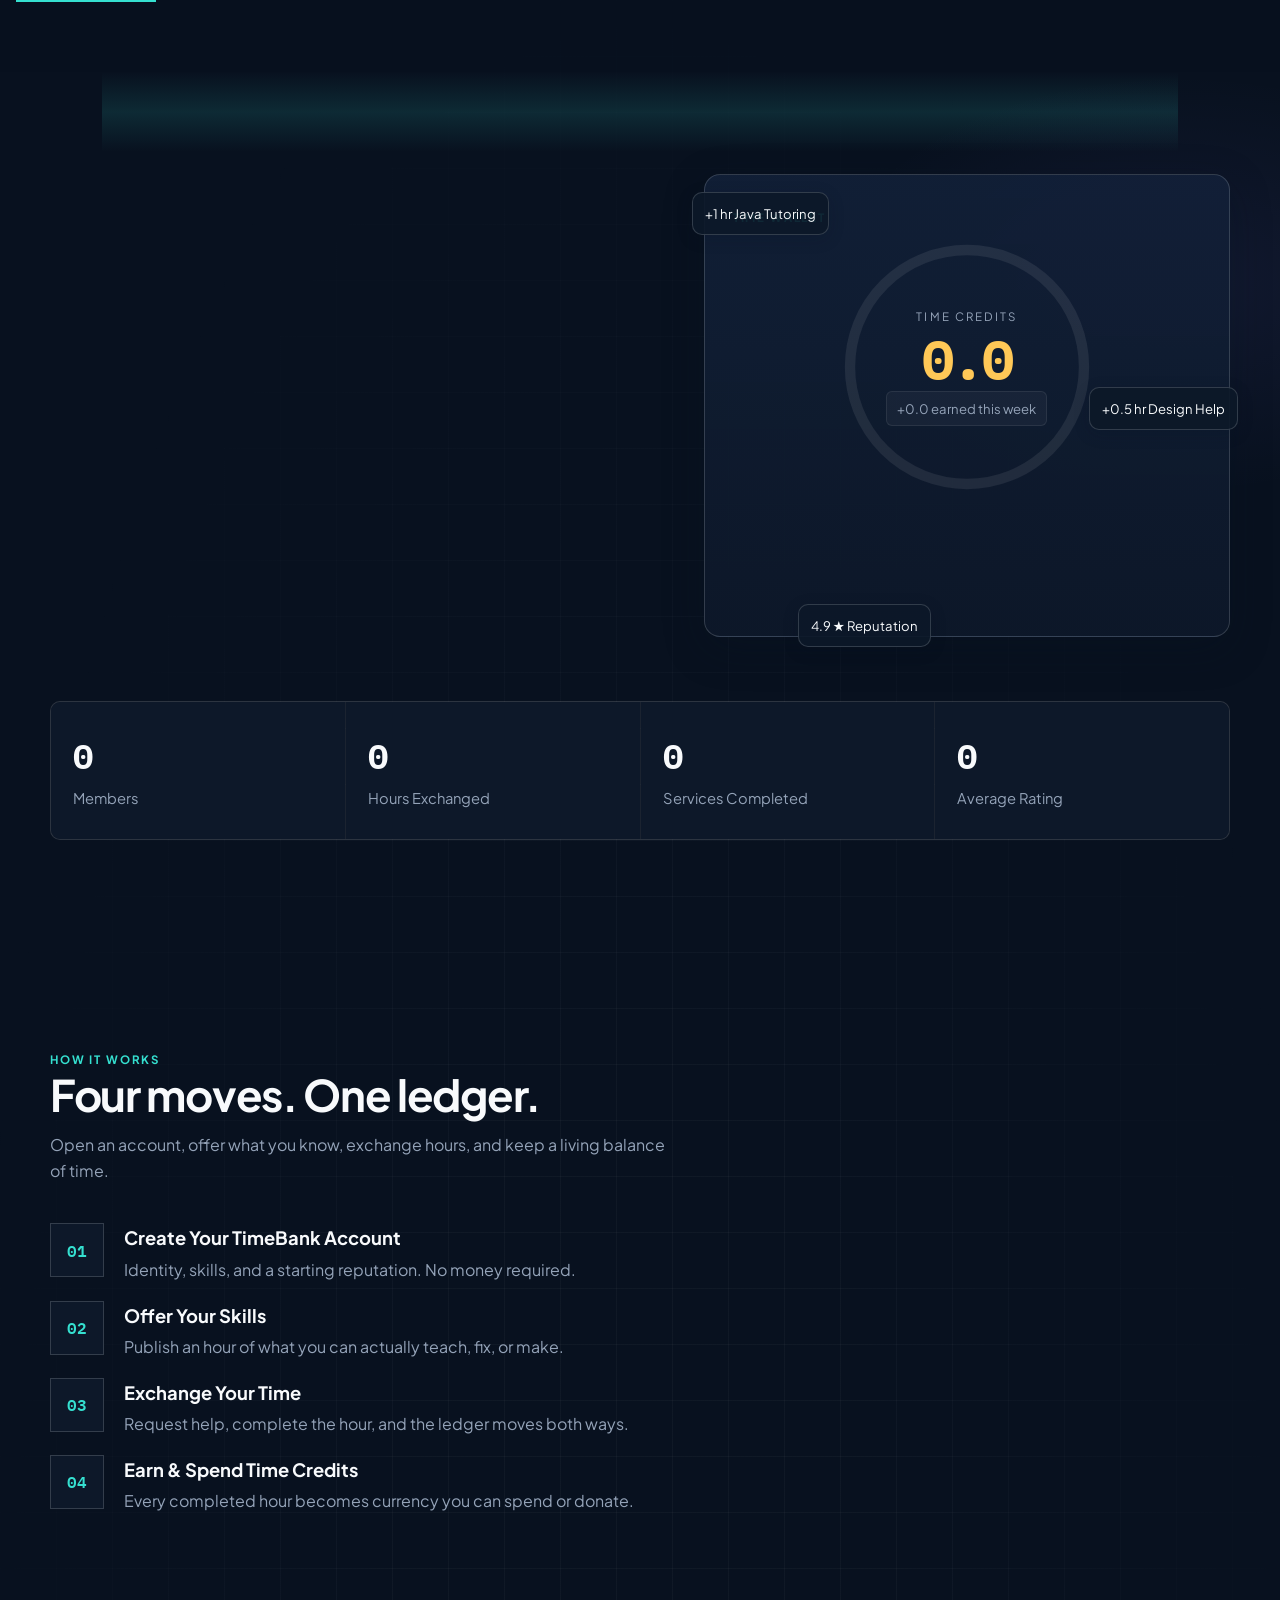
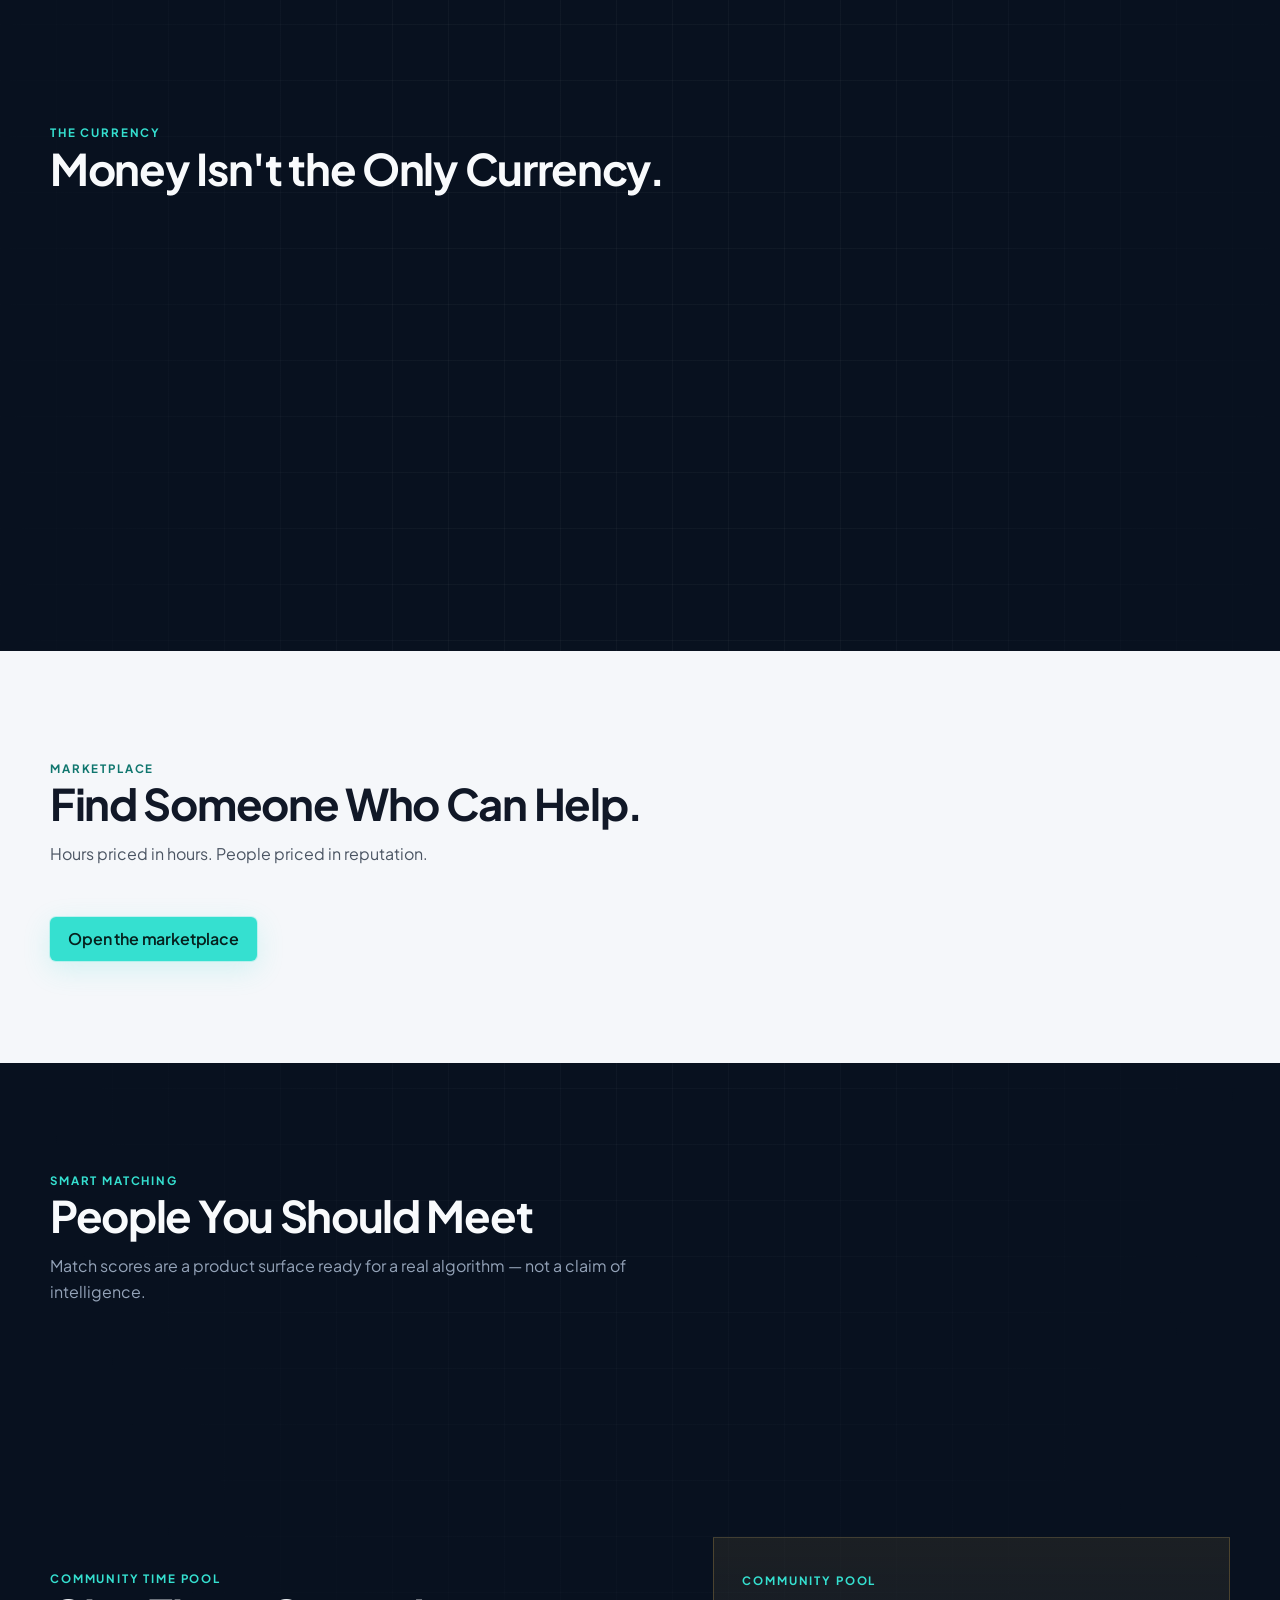
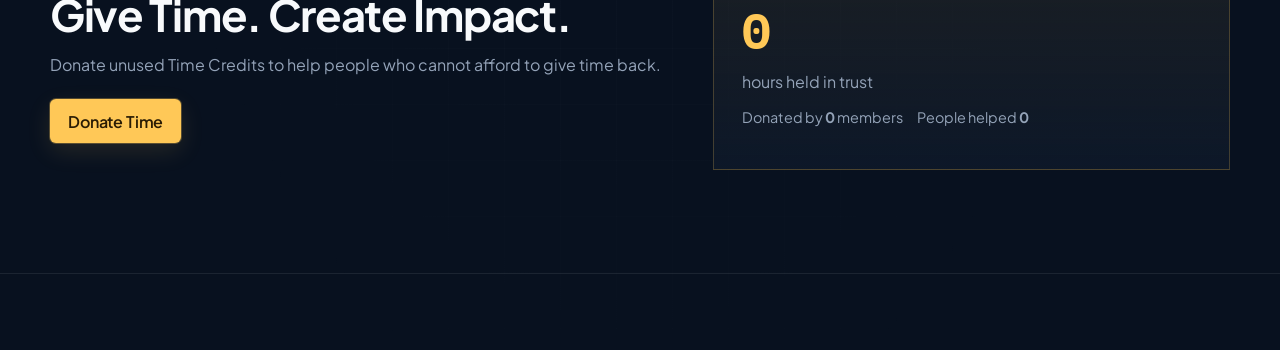
==== index.html @ e4037e46 "Initial commit" ====
<!DOCTYPE html>
<html lang="en">
<head>
  <meta charset="UTF-8">
  <meta name="viewport" content="width=device-width, initial-scale=1">
  <title>TimeBank — Your Time Is Your Currency</title>
  <meta name="description" content="Give an hour. Earn an hour. TimeBank is a bank for human time.">
  <link rel="icon" href="assets/icons/logo.svg" type="image/svg+xml">
  <link rel="preconnect" href="https://fonts.googleapis.com">
  <link rel="preconnect" href="https://fonts.gstatic.com" crossorigin>
  <link href="https://fonts.googleapis.com/css2?family=IBM+Plex+Mono:wght@500;600&family=Plus+Jakarta+Sans:wght@400;500;600;700;800&display=swap" rel="stylesheet">
  <link rel="stylesheet" href="css/variables.css">
  <link rel="stylesheet" href="css/global.css">
  <link rel="stylesheet" href="css/components.css">
  <link rel="stylesheet" href="css/animations.css">
  <link rel="stylesheet" href="css/responsive.css">
</head>
<body class="page-shell grid-bg" data-page="home">
  <a class="skip-link" href="#main">Skip to content</a>
  <header class="navbar" data-nav></header>
  <div class="mobile-menu" data-mobile-menu></div>

  <main id="main">
    <section class="hero">
      <div class="hero-scan"></div>
      <div class="container hero-grid">
        <div class="reveal">
          <p class="eyebrow">The time economy</p>
          <h1 class="display">Your Time Is<br><em>Your Currency.</em></h1>
          <p class="lead">Give an hour. Earn an hour. Build a community where skills, help and human connection are exchanged through time.</p>
          <div class="hero-actions">
            <a class="btn btn-primary" href="register.html">Start Banking Time</a>
            <a class="btn btn-ghost" href="#how">Explore How It Works</a>
          </div>
        </div>
        <div class="wallet-visual">
          <div class="float-chip a float">+1 hr Java Tutoring</div>
          <div class="float-chip b float float-delay">+0.5 hr Design Help</div>
          <div class="float-chip c float">4.9 ★ Reputation</div>
          <article class="wallet-card">
            <p class="eyebrow">Time Wallet</p>
            <div class="wallet-ring">
              <svg viewBox="0 0 200 200" aria-hidden="true">
                <circle class="track" cx="100" cy="100" r="90"></circle>
                <circle class="progress" data-hero-progress cx="100" cy="100" r="90" stroke-dasharray="565.48" stroke-dashoffset="565.48"></circle>
              </svg>
              <div class="wallet-center">
                <div class="label">Time Credits</div>
                <div class="value num balance-pulse" data-hero-balance>0.0</div>
                <div class="chip" data-hero-earned>+0.0 earned this week</div>
              </div>
            </div>
            <canvas data-spark height="88" style="width:100%;height:88px;margin-top:16px;"></canvas>
          </article>
        </div>
      </div>
    </section>

    <section class="section" style="padding-top:0;">
      <div class="container">
        <div class="stats-row" data-stats>
          <div class="stat-cell"><div class="num" data-stat="members">0</div><span>Members</span></div>
          <div class="stat-cell"><div class="num" data-stat="hours">0</div><span>Hours Exchanged</span></div>
          <div class="stat-cell"><div class="num" data-stat="services">0</div><span>Services Completed</span></div>
          <div class="stat-cell"><div class="num" data-stat="rating">0</div><span>Average Rating</span></div>
        </div>
      </div>
    </section>

    <section class="section" id="how">
      <div class="container">
        <p class="eyebrow">How it works</p>
        <h2 class="section-title">Four moves. One ledger.</h2>
        <p class="section-kicker">Open an account, offer what you know, exchange hours, and keep a living balance of time.</p>
        <div class="timeline" data-observe>
          <article class="step"><div class="step-index">01</div><div><h3>Create Your TimeBank Account</h3><p class="muted">Identity, skills, and a starting reputation. No money required.</p></div></article>
          <article class="step"><div class="step-index">02</div><div><h3>Offer Your Skills</h3><p class="muted">Publish an hour of what you can actually teach, fix, or make.</p></div></article>
          <article class="step"><div class="step-index">03</div><div><h3>Exchange Your Time</h3><p class="muted">Request help, complete the hour, and the ledger moves both ways.</p></div></article>
          <article class="step"><div class="step-index">04</div><div><h3>Earn &amp; Spend Time Credits</h3><p class="muted">Every completed hour becomes currency you can spend or donate.</p></div></article>
        </div>
      </div>
    </section>

    <section class="section" id="currency">
      <div class="container">
        <p class="eyebrow">The currency</p>
        <h2 class="section-title">Money Isn't the Only Currency.</h2>
        <div class="compare reveal">
          <article class="compare-card">
            <h3>Traditional Bank</h3>
            <ul>
              <li>Asset <span>Money</span></li>
              <li>Inflow <span>Income</span></li>
              <li>Outflow <span>Spending</span></li>
              <li>Activity <span>Transactions</span></li>
              <li>Result <span>Balance</span></li>
            </ul>
          </article>
          <div class="compare-vs">VS</div>
          <article class="compare-card time">
            <h3>TimeBank</h3>
            <ul>
              <li>Asset <span style="color:var(--color-gold)">Time</span></li>
              <li>Inflow <span style="color:var(--color-primary)">Helping</span></li>
              <li>Outflow <span>Receiving</span></li>
              <li>Activity <span>Time Exchange</span></li>
              <li>Result <span style="color:var(--color-gold)">Time Balance</span></li>
            </ul>
          </article>
        </div>
      </div>
    </section>

    <section class="section section-light">
      <div class="container">
        <p class="eyebrow">Marketplace</p>
        <h2 class="section-title">Find Someone Who Can Help.</h2>
        <p class="section-kicker">Hours priced in hours. People priced in reputation.</p>
        <div class="cards-grid" data-market-preview style="margin-top:28px;"></div>
        <p style="margin-top:22px;"><a class="btn btn-primary" href="marketplace.html">Open the marketplace</a></p>
      </div>
    </section>

    <section class="section">
      <div class="container">
        <p class="eyebrow">Smart matching</p>
        <h2 class="section-title">People You Should Meet</h2>
        <p class="section-kicker">Match scores are a product surface ready for a real algorithm — not a claim of intelligence.</p>
        <div class="cards-grid" data-matches style="margin-top:28px;"></div>
      </div>
    </section>

    <section class="section" id="about">
      <div class="container pool-hero">
        <div>
          <p class="eyebrow">Community time pool</p>
          <h2 class="section-title">Give Time. Create Impact.</h2>
          <p class="section-kicker">Donate unused Time Credits to help people who cannot afford to give time back.</p>
          <a class="btn btn-gold" href="community.html" style="margin-top:22px;">Donate Time</a>
        </div>
        <article class="pool-stat">
          <p class="eyebrow">Community Pool</p>
          <div class="num" data-pool-hours>0</div>
          <p class="muted">hours held in trust</p>
          <div class="meta-row" style="color:var(--color-text-muted);">
            <span>Donated by <strong data-pool-donors>0</strong> members</span>
            <span>People helped <strong data-pool-helped>0</strong></span>
          </div>
        </article>
      </div>
    </section>
  </main>

  <footer class="app-footer" data-footer></footer>
  <div class="toast-stack" data-toast-root></div>
  <div class="modal-root" data-modal-root></div>
  <script src="js/runtime-config.js"></script>
  <script type="module" src="js/landing.js"></script>
</body>
</html>
---- css/variables.css ----
:root {
  --color-bg: #08111f;
  --color-bg-elevated: #0d1829;
  --color-bg-soft: #122038;
  --color-primary: #35e0d0;
  --color-primary-dim: rgba(53, 224, 208, 0.16);
  --color-secondary: #8b7cff;
  --color-secondary-dim: rgba(139, 124, 255, 0.16);
  --color-gold: #ffc857;
  --color-gold-dim: rgba(255, 200, 87, 0.16);
  --color-surface: #f5f7fa;
  --color-surface-card: #ffffff;
  --color-text: #f8fafc;
  --color-text-muted: #94a3b8;
  --color-text-dark: #111827;
  --color-text-dark-muted: #4b5563;
  --color-border: rgba(248, 250, 252, 0.08);
  --color-border-strong: rgba(248, 250, 252, 0.16);
  --color-danger: #f07167;
  --color-danger-dim: rgba(240, 113, 103, 0.14);
  --color-success: #35e0d0;
  --color-spend: #f4a261;

  --font-sans: "Plus Jakarta Sans", "Segoe UI", sans-serif;
  --font-mono: "IBM Plex Mono", "SFMono-Regular", ui-monospace, monospace;

  --space-1: 0.25rem;
  --space-2: 0.5rem;
  --space-3: 0.75rem;
  --space-4: 1rem;
  --space-5: 1.25rem;
  --space-6: 1.5rem;
  --space-8: 2rem;
  --space-10: 2.5rem;
  --space-12: 3rem;
  --space-16: 4rem;
  --space-20: 5rem;
  --space-24: 6rem;

  --radius-sm: 6px;
  --radius-md: 10px;
  --radius-lg: 16px;
  --radius-full: 999px;

  --shadow-sm: 0 4px 16px rgba(8, 17, 31, 0.18);
  --shadow-md: 0 12px 40px rgba(8, 17, 31, 0.28);
  --shadow-glow: 0 0 0 1px rgba(53, 224, 208, 0.24), 0 8px 28px rgba(53, 224, 208, 0.18);
  --shadow-gold: 0 0 0 1px rgba(255, 200, 87, 0.28), 0 8px 24px rgba(255, 200, 87, 0.12);

  --nav-h: 72px;
  --container: 1180px;
  --sidebar-w: 248px;
  --ease: cubic-bezier(0.22, 1, 0.36, 1);
  --duration: 220ms;

  --focus: 0 0 0 2px var(--color-bg), 0 0 0 4px var(--color-primary);
}

[data-theme="light"] {
  --page-fg: var(--color-text-dark);
}

@media (prefers-reduced-motion: reduce) {
  :root {
    --duration: 1ms;
  }
}
---- css/global.css ----
*,
*::before,
*::after {
  box-sizing: border-box;
}

html {
  scroll-behavior: smooth;
}

html,
body {
  margin: 0;
  padding: 0;
  min-height: 100%;
}

body {
  font-family: var(--font-sans);
  font-size: 16px;
  line-height: 1.6;
  color: var(--color-text);
  background: var(--color-bg);
  -webkit-font-smoothing: antialiased;
}

img,
svg {
  display: block;
  max-width: 100%;
}

button,
input,
select,
textarea {
  font: inherit;
  color: inherit;
}

a {
  color: inherit;
  text-decoration: none;
}

button {
  cursor: pointer;
  border: 0;
  background: none;
}

h1,
h2,
h3,
h4,
p {
  margin: 0;
}

:focus-visible {
  outline: none;
  box-shadow: var(--focus);
}

.skip-link {
  position: absolute;
  left: 16px;
  top: -40px;
  z-index: 80;
  padding: 8px 12px;
  background: var(--color-primary);
  color: var(--color-bg);
  font-weight: 600;
}

.skip-link:focus {
  top: 12px;
}

.container {
  width: min(100% - 40px, var(--container));
  margin-inline: auto;
}

.page-shell {
  min-height: 100vh;
  background:
    radial-gradient(900px 480px at 12% -10%, rgba(53, 224, 208, 0.08), transparent 55%),
    radial-gradient(700px 420px at 92% 8%, rgba(139, 124, 255, 0.08), transparent 50%),
    var(--color-bg);
}

.grid-bg {
  position: relative;
}

.grid-bg::before {
  content: "";
  pointer-events: none;
  position: absolute;
  inset: 0;
  background-image:
    linear-gradient(rgba(248, 250, 252, 0.035) 1px, transparent 1px),
    linear-gradient(90deg, rgba(248, 250, 252, 0.035) 1px, transparent 1px);
  background-size: 56px 56px;
  mask-image: radial-gradient(ellipse at center, black 28%, transparent 78%);
}

.eyebrow {
  display: inline-flex;
  align-items: center;
  gap: 8px;
  letter-spacing: 0.16em;
  text-transform: uppercase;
  font-size: 0.72rem;
  font-weight: 700;
  color: var(--color-primary);
}

.section {
  padding: clamp(4rem, 8vw, 7rem) 0;
  position: relative;
}

.section-light {
  background: var(--color-surface);
  color: var(--color-text-dark);
}

.section-light .eyebrow {
  color: #0f766e;
}

.section-kicker {
  color: var(--color-text-muted);
  margin-top: 12px;
  max-width: 52ch;
}

.section-light .section-kicker {
  color: var(--color-text-dark-muted);
}

.display {
  font-size: clamp(2.4rem, 5vw, 4.6rem);
  line-height: 1.05;
  letter-spacing: -0.04em;
  font-weight: 800;
}

.display em {
  font-style: normal;
  color: var(--color-primary);
}

.section-title {
  font-size: clamp(1.8rem, 3.4vw, 2.8rem);
  letter-spacing: -0.03em;
  font-weight: 700;
  line-height: 1.15;
}

.num {
  font-family: var(--font-mono);
  font-variant-numeric: tabular-nums;
  letter-spacing: -0.04em;
}

.muted {
  color: var(--color-text-muted);
}

.sr-only {
  position: absolute;
  width: 1px;
  height: 1px;
  padding: 0;
  margin: -1px;
  overflow: hidden;
  clip: rect(0, 0, 0, 0);
  border: 0;
}

.app-footer {
  border-top: 1px solid var(--color-border);
  padding: 48px 0 28px;
}

.footer-grid {
  display: grid;
  grid-template-columns: 1.4fr 1fr 1fr 1fr;
  gap: 32px;
}

.footer-brand p {
  margin-top: 12px;
  color: var(--color-text-muted);
  max-width: 36ch;
}

.footer-col h3 {
  font-size: 0.78rem;
  letter-spacing: 0.14em;
  text-transform: uppercase;
  color: var(--color-text-muted);
  margin-bottom: 14px;
}

.footer-col a {
  display: block;
  padding: 4px 0;
  color: var(--color-text-muted);
}

.footer-col a:hover {
  color: var(--color-primary);
}

.footer-bottom {
  display: flex;
  justify-content: space-between;
  gap: 16px;
  margin-top: 36px;
  padding-top: 18px;
  border-top: 1px solid var(--color-border);
  color: var(--color-text-muted);
  font-size: 0.9rem;
}

.hidden {
  display: none !important;
}

body.is-locked {
  overflow: hidden;
}

@media (prefers-reduced-motion: reduce) {
  html {
    scroll-behavior: auto;
  }

  *,
  *::before,
  *::after {
    animation-duration: 0.01ms !important;
    animation-iteration-count: 1 !important;
    transition-duration: 0.01ms !important;
  }
}
---- css/components.css ----
.btn {
  display: inline-flex;
  align-items: center;
  justify-content: center;
  gap: 8px;
  min-height: 44px;
  padding: 0 18px;
  border-radius: var(--radius-sm);
  font-weight: 600;
  letter-spacing: -0.01em;
  transition: transform var(--duration) var(--ease), box-shadow var(--duration) var(--ease), background var(--duration) var(--ease), color var(--duration) var(--ease), opacity var(--duration);
}

.btn:hover:not(:disabled) {
  transform: translateY(-2px);
}

.btn:active:not(:disabled) {
  transform: translateY(1px) scale(0.985);
}

.btn:disabled {
  opacity: 0.45;
  cursor: not-allowed;
}

.btn-primary {
  background: var(--color-primary);
  color: #06211e;
  box-shadow: var(--shadow-glow);
}

.btn-primary:hover:not(:disabled) {
  box-shadow: 0 0 0 1px rgba(53, 224, 208, 0.4), 0 12px 32px rgba(53, 224, 208, 0.28);
}

.btn-ghost {
  border: 1px solid var(--color-border-strong);
  color: var(--color-text);
  background: rgba(255, 255, 255, 0.02);
}

.btn-ghost:hover:not(:disabled) {
  border-color: rgba(53, 224, 208, 0.4);
}

.btn-gold {
  background: var(--color-gold);
  color: #2a1c04;
  box-shadow: var(--shadow-gold);
}

.btn-danger {
  background: var(--color-danger-dim);
  color: #fecaca;
  border: 1px solid rgba(240, 113, 103, 0.3);
}

.btn-block {
  width: 100%;
}

.icon-btn {
  width: 40px;
  height: 40px;
  display: grid;
  place-items: center;
  border-radius: var(--radius-sm);
  border: 1px solid var(--color-border);
  color: var(--color-text);
}

.icon-btn:hover {
  border-color: var(--color-primary);
  color: var(--color-primary);
}

.navbar {
  position: sticky;
  top: 0;
  z-index: 40;
  height: var(--nav-h);
  display: flex;
  align-items: center;
  background: rgba(8, 17, 31, 0.86);
  border-bottom: 1px solid transparent;
  transition: background 240ms var(--ease), border-color 240ms var(--ease), backdrop-filter 240ms;
}

.navbar.is-scrolled {
  background: rgba(8, 17, 31, 0.72);
  border-bottom-color: var(--color-border);
  backdrop-filter: blur(16px);
}

.nav-inner {
  width: min(100% - 32px, var(--container));
  margin-inline: auto;
  display: flex;
  align-items: center;
  justify-content: space-between;
  gap: 24px;
}

.logo {
  display: flex;
  align-items: center;
  gap: 10px;
  font-weight: 800;
  letter-spacing: 0.14em;
  font-size: 0.86rem;
}

.logo svg {
  color: var(--color-primary);
}

.nav-links {
  display: flex;
  gap: 22px;
  color: var(--color-text-muted);
  font-weight: 550;
}

.nav-links a:hover,
.nav-links a.is-active {
  color: var(--color-text);
}

.nav-actions {
  display: flex;
  align-items: center;
  gap: 10px;
}

.hamburger {
  display: none;
  width: 42px;
  height: 42px;
  place-items: center;
  border: 1px solid var(--color-border);
  border-radius: var(--radius-sm);
}

.hamburger span,
.hamburger span::before,
.hamburger span::after {
  display: block;
  width: 16px;
  height: 1.5px;
  background: var(--color-text);
  position: relative;
  transition: transform 200ms var(--ease);
}

.hamburger span::before,
.hamburger span::after {
  content: "";
  position: absolute;
  left: 0;
}

.hamburger span::before { top: -5px; }
.hamburger span::after { top: 5px; }

.hamburger.is-open span {
  background: transparent;
}

.hamburger.is-open span::before {
  top: 0;
  transform: rotate(45deg);
}

.hamburger.is-open span::after {
  top: 0;
  transform: rotate(-45deg);
}

.mobile-menu {
  display: none;
  position: fixed;
  inset: var(--nav-h) 0 0 0;
  background: rgba(8, 17, 31, 0.96);
  padding: 24px;
  z-index: 39;
}

.mobile-menu.is-open {
  display: grid;
  align-content: start;
  gap: 16px;
}

.mobile-menu a {
  font-size: 1.15rem;
  padding: 10px 0;
  border-bottom: 1px solid var(--color-border);
}

.hero {
  position: relative;
  overflow: hidden;
  padding: clamp(3rem, 8vw, 6.5rem) 0 4rem;
}

.hero-grid {
  display: grid;
  grid-template-columns: 1.05fr 0.95fr;
  gap: clamp(32px, 6vw, 72px);
  align-items: center;
}

.hero p.lead {
  margin: 22px 0 32px;
  color: var(--color-text-muted);
  font-size: 1.12rem;
  max-width: 46ch;
}

.hero-actions {
  display: flex;
  flex-wrap: wrap;
  gap: 12px;
}

.wallet-visual {
  position: relative;
  min-height: 420px;
}

.wallet-card {
  position: relative;
  background: linear-gradient(180deg, rgba(18, 32, 56, 0.92), rgba(13, 24, 41, 0.96));
  border: 1px solid var(--color-border-strong);
  border-radius: var(--radius-lg);
  padding: 28px;
  box-shadow: var(--shadow-md);
  overflow: hidden;
}

.wallet-ring {
  width: min(100%, 260px);
  margin: 8px auto 0;
  position: relative;
}

.wallet-ring svg {
  width: 100%;
  transform: rotate(-90deg);
}

.wallet-ring .track {
  fill: none;
  stroke: rgba(255, 255, 255, 0.08);
  stroke-width: 8;
}

.wallet-ring .progress {
  fill: none;
  stroke: var(--color-primary);
  stroke-width: 8;
  stroke-linecap: round;
  filter: drop-shadow(0 0 8px rgba(53, 224, 208, 0.55));
  transition: stroke-dashoffset 1.2s var(--ease);
}

.wallet-center {
  position: absolute;
  inset: 0;
  display: grid;
  place-content: center;
  text-align: center;
}

.wallet-center .label {
  font-size: 0.72rem;
  letter-spacing: 0.18em;
  text-transform: uppercase;
  color: var(--color-text-muted);
}

.wallet-center .value {
  font-size: clamp(2.6rem, 5vw, 3.4rem);
  font-weight: 700;
  color: var(--color-gold);
  line-height: 1;
  margin: 6px 0 4px;
}

.chip {
  display: inline-flex;
  align-items: center;
  gap: 6px;
  padding: 6px 10px;
  border-radius: var(--radius-sm);
  background: rgba(255, 255, 255, 0.04);
  border: 1px solid var(--color-border);
  font-size: 0.82rem;
  color: var(--color-text-muted);
}

.float-chip {
  position: absolute;
  z-index: 2;
  background: rgba(13, 24, 41, 0.92);
  border: 1px solid var(--color-border-strong);
  padding: 10px 12px;
  border-radius: var(--radius-md);
  font-size: 0.82rem;
  box-shadow: var(--shadow-sm);
}

.float-chip.a { top: 18px; left: -12px; }
.float-chip.b { right: -8px; top: 46%; }
.float-chip.c { left: 18%; bottom: -10px; }

.stats-row {
  display: grid;
  grid-template-columns: repeat(4, 1fr);
  gap: 1px;
  background: var(--color-border);
  border: 1px solid var(--color-border);
  border-radius: var(--radius-md);
  overflow: hidden;
}

.stat-cell {
  background: var(--color-bg-elevated);
  padding: 28px 22px;
}

.stat-cell .num {
  font-size: clamp(1.6rem, 3vw, 2.1rem);
  font-weight: 700;
  color: var(--color-text);
}

.stat-cell span {
  display: block;
  margin-top: 4px;
  color: var(--color-text-muted);
  font-size: 0.92rem;
}

.timeline {
  display: grid;
  gap: 18px;
  position: relative;
  margin-top: 40px;
}

.timeline::before {
  content: "";
  position: absolute;
  left: 27px;
  top: 12px;
  bottom: 12px;
  width: 1px;
  background: linear-gradient(var(--color-primary), var(--color-secondary));
  transform: scaleY(0);
  transform-origin: top;
  transition: transform 1.1s var(--ease);
}

.timeline.is-visible::before {
  transform: scaleY(1);
}

.step {
  display: grid;
  grid-template-columns: 56px 1fr;
  gap: 18px;
}

.timeline.is-visible .step {
  animation: slide-up 520ms var(--ease) forwards;
}

.timeline.is-visible .step:nth-child(1) { animation-delay: 80ms; }
.timeline.is-visible .step:nth-child(2) { animation-delay: 220ms; }
.timeline.is-visible .step:nth-child(3) { animation-delay: 360ms; }
.timeline.is-visible .step:nth-child(4) { animation-delay: 500ms; }

.step-index {
  width: 54px;
  height: 54px;
  display: grid;
  place-items: center;
  border: 1px solid var(--color-border-strong);
  background: var(--color-bg-elevated);
  color: var(--color-primary);
  font-family: var(--font-mono);
  font-weight: 600;
}

.step h3 {
  font-size: 1.15rem;
  margin-bottom: 4px;
}

.compare {
  display: grid;
  grid-template-columns: 1fr auto 1fr;
  gap: 20px;
  align-items: stretch;
  margin-top: 36px;
}

.compare-card {
  background: var(--color-bg-elevated);
  border: 1px solid var(--color-border);
  padding: 24px;
}

.compare-card.time {
  border-color: rgba(53, 224, 208, 0.28);
}

.compare-card h3 {
  font-size: 0.78rem;
  letter-spacing: 0.16em;
  text-transform: uppercase;
  color: var(--color-text-muted);
  margin-bottom: 16px;
}

.compare-card li {
  list-style: none;
  padding: 10px 0;
  border-top: 1px solid var(--color-border);
  display: flex;
  justify-content: space-between;
}

.compare-card ul {
  margin: 0;
  padding: 0;
}

.compare-vs {
  align-self: center;
  width: 48px;
  height: 48px;
  display: grid;
  place-items: center;
  border-radius: 50%;
  border: 1px solid var(--color-border-strong);
  color: var(--color-gold);
  font-weight: 700;
  font-size: 0.75rem;
}

.surface-card {
  background: var(--color-surface-card);
  color: var(--color-text-dark);
  border: 1px solid #e6ebf2;
  padding: 22px;
  border-radius: var(--radius-md);
  box-shadow: 0 10px 30px rgba(15, 23, 42, 0.04);
  transition: transform var(--duration) var(--ease), box-shadow var(--duration) var(--ease);
}

.surface-card:hover {
  transform: translateY(-4px);
  box-shadow: var(--shadow-sm);
}

.filters {
  display: flex;
  gap: 8px;
  flex-wrap: wrap;
}

.filter-chip {
  min-height: 38px;
  padding: 0 14px;
  border: 1px solid #dbe3ee;
  background: #fff;
  color: var(--color-text-dark-muted);
  border-radius: var(--radius-full);
}

.filter-chip.is-active,
.filter-chip:hover {
  border-color: #0f766e;
  color: #0f766e;
  background: #ecfeff;
}

.search-bar {
  display: flex;
  gap: 10px;
  background: #fff;
  border: 1px solid #dbe3ee;
  padding: 8px 8px 8px 16px;
  border-radius: var(--radius-md);
}

.search-bar input {
  flex: 1;
  border: 0;
  outline: none;
  min-width: 0;
  background: transparent;
  color: var(--color-text-dark);
}

.cards-grid {
  display: grid;
  grid-template-columns: repeat(auto-fill, minmax(280px, 1fr));
  gap: 18px;
}

.person {
  display: flex;
  align-items: center;
  gap: 12px;
}

.avatar {
  width: 44px;
  height: 44px;
  border-radius: 50%;
  display: grid;
  place-items: center;
  font-weight: 700;
  color: #06211e;
  background: var(--color-primary);
  flex-shrink: 0;
}

.avatar.violet { background: var(--color-secondary); color: #fff; }
.avatar.gold { background: var(--color-gold); }

.stars {
  color: var(--color-gold);
  letter-spacing: 1px;
  font-size: 0.82rem;
}

.meta-row {
  display: flex;
  gap: 14px;
  flex-wrap: wrap;
  margin: 12px 0;
  color: var(--color-text-dark-muted);
  font-size: 0.9rem;
}

.dark-card {
  background: var(--color-bg-elevated);
  border: 1px solid var(--color-border);
  padding: 22px;
  border-radius: var(--radius-md);
  transition: transform var(--duration) var(--ease), border-color var(--duration);
}

.dark-card:hover {
  transform: translateY(-4px);
  border-color: rgba(53, 224, 208, 0.28);
}

.match-ring {
  width: 84px;
  height: 84px;
  position: relative;
}

.match-ring svg { width: 100%; transform: rotate(-90deg); }
.match-ring .center {
  position: absolute;
  inset: 0;
  display: grid;
  place-items: center;
  font-family: var(--font-mono);
  font-size: 0.92rem;
  color: var(--color-secondary);
}

.pool-hero {
  display: grid;
  grid-template-columns: 1.1fr 0.9fr;
  gap: 32px;
  align-items: center;
}

.pool-stat {
  background: linear-gradient(180deg, rgba(255, 200, 87, 0.08), rgba(13, 24, 41, 0.9));
  border: 1px solid rgba(255, 200, 87, 0.22);
  padding: 28px;
}

.pool-stat .num {
  font-size: 3rem;
  color: var(--color-gold);
  font-weight: 700;
}

.form-field {
  display: grid;
  gap: 6px;
  margin-bottom: 16px;
}

.form-field label {
  font-size: 0.86rem;
  font-weight: 600;
}

.form-field input,
.form-field select,
.form-field textarea {
  width: 100%;
  min-height: 46px;
  padding: 10px 12px;
  border-radius: var(--radius-sm);
  border: 1px solid var(--color-border-strong);
  background: rgba(255, 255, 255, 0.03);
}

.form-field textarea {
  min-height: 120px;
  resize: vertical;
}

.form-field input:focus,
.form-field select:focus,
.form-field textarea:focus {
  outline: none;
  border-color: var(--color-primary);
  box-shadow: 0 0 0 3px var(--color-primary-dim);
}

.field-error {
  color: #fecaca;
  font-size: 0.8rem;
  min-height: 1.1em;
}

.light-form .form-field input,
.light-form .form-field select,
.light-form .form-field textarea {
  background: #fff;
  border-color: #dbe3ee;
  color: var(--color-text-dark);
}

.light-form .field-error {
  color: #b91c1c;
}

.checkbox {
  display: flex;
  align-items: center;
  gap: 8px;
  font-size: 0.92rem;
}

.strength {
  height: 4px;
  background: rgba(255,255,255,0.08);
  overflow: hidden;
  margin-top: 8px;
}

.strength span {
  display: block;
  height: 100%;
  width: 0;
  background: var(--color-danger);
  transition: width 200ms var(--ease), background 200ms;
}

.strength.ok span { background: var(--color-gold); }
.strength.strong span { background: var(--color-primary); }

.auth-layout {
  min-height: 100vh;
  display: grid;
  grid-template-columns: 1fr 1fr;
}

.auth-visual {
  position: relative;
  padding: 48px;
  display: flex;
  flex-direction: column;
  justify-content: space-between;
  overflow: hidden;
}

.auth-panel {
  padding: clamp(32px, 6vw, 72px);
  display: grid;
  align-content: center;
}

.auth-panel h1 {
  font-size: 2rem;
  letter-spacing: -0.03em;
  margin: 8px 0 28px;
}

.app-layout {
  display: grid;
  grid-template-columns: var(--sidebar-w) 1fr;
  min-height: 100vh;
}

.sidebar {
  border-right: 1px solid var(--color-border);
  padding: 22px 14px;
  position: sticky;
  top: 0;
  height: 100vh;
  background: #07101c;
}

.side-link {
  display: flex;
  align-items: center;
  gap: 10px;
  padding: 10px 12px;
  color: var(--color-text-muted);
  border-radius: var(--radius-sm);
  font-weight: 550;
}

.side-link:hover,
.side-link.is-active {
  color: var(--color-text);
  background: rgba(53, 224, 208, 0.08);
}

.side-link.is-active {
  color: var(--color-primary);
}

.app-main {
  padding: 28px clamp(16px, 3vw, 36px) 96px;
}

.kpi-grid {
  display: grid;
  grid-template-columns: 1.3fr 1fr 1fr 1fr;
  gap: 14px;
}

.kpi {
  background: var(--color-bg-elevated);
  border: 1px solid var(--color-border);
  padding: 18px;
}

.kpi .label {
  color: var(--color-text-muted);
  font-size: 0.78rem;
  letter-spacing: 0.12em;
  text-transform: uppercase;
}

.kpi .value {
  font-size: 1.8rem;
  margin-top: 8px;
  color: var(--color-gold);
}

.tx {
  display: grid;
  grid-template-columns: 88px 1fr auto;
  gap: 12px;
  align-items: center;
  padding: 14px 0;
  border-bottom: 1px solid var(--color-border);
}

.tx .amt.earn { color: var(--color-primary); }
.tx .amt.spend { color: var(--color-spend); }
.tx .amt.donate { color: var(--color-gold); }

.chart-box {
  background: var(--color-bg-elevated);
  border: 1px solid var(--color-border);
  padding: 18px;
}

.chart-box canvas {
  width: 100%;
  height: 220px;
  display: block;
}

.request-card {
  border: 1px solid var(--color-border);
  background: var(--color-bg-elevated);
  padding: 18px;
}

.badge {
  display: inline-flex;
  align-items: center;
  gap: 6px;
  font-size: 0.72rem;
  letter-spacing: 0.08em;
  text-transform: uppercase;
  font-weight: 700;
  color: var(--color-primary);
}

.notif {
  display: grid;
  grid-template-columns: 40px 1fr auto;
  gap: 12px;
  padding: 14px;
  border: 1px solid var(--color-border);
  background: var(--color-bg-elevated);
  position: relative;
}

.notif.unread::before {
  content: "";
  position: absolute;
  left: 0;
  top: 0;
  bottom: 0;
  width: 3px;
  background: var(--color-primary);
}

.toast-stack {
  position: fixed;
  right: 16px;
  bottom: 16px;
  z-index: 70;
  display: grid;
  gap: 8px;
}

.toast {
  min-width: 260px;
  max-width: 360px;
  padding: 12px 14px;
  background: #122038;
  border: 1px solid var(--color-border-strong);
  box-shadow: var(--shadow-md);
  animation: slide-up 240ms var(--ease);
}

.toast.success { border-color: rgba(53, 224, 208, 0.4); }
.toast.error { border-color: rgba(240, 113, 103, 0.45); }

.modal-root {
  position: fixed;
  inset: 0;
  background: rgba(4, 8, 16, 0.72);
  display: none;
  place-items: center;
  z-index: 60;
  padding: 20px;
}

.modal-root.is-open {
  display: grid;
  animation: fade-in 200ms var(--ease);
}

.modal {
  width: min(100%, 460px);
  background: #0d1829;
  border: 1px solid var(--color-border-strong);
  padding: 22px;
  animation: scale-in 220ms var(--ease);
}

.profile-hero {
  display: grid;
  grid-template-columns: auto 1fr auto;
  gap: 22px;
  align-items: center;
}

.profile-hero .avatar {
  width: 88px;
  height: 88px;
  font-size: 1.6rem;
}

.verified {
  display: inline-flex;
  align-items: center;
  gap: 6px;
  color: var(--color-primary);
  font-size: 0.86rem;
}

.skill-pill {
  display: inline-flex;
  padding: 6px 10px;
  border: 1px solid var(--color-border-strong);
  margin: 0 8px 8px 0;
  font-size: 0.86rem;
}

.dropdown {
  position: relative;
}

.dropdown-menu {
  position: absolute;
  right: 0;
  top: calc(100% + 8px);
  min-width: 200px;
  background: #0d1829;
  border: 1px solid var(--color-border-strong);
  padding: 8px;
  display: none;
  transform-origin: top right;
  animation: scale-in 160ms var(--ease);
  z-index: 30;
}

.dropdown.is-open .dropdown-menu {
  display: grid;
}

.dropdown-menu a,
.dropdown-menu button {
  text-align: left;
  padding: 8px 10px;
  color: var(--color-text-muted);
}

.dropdown-menu a:hover,
.dropdown-menu button:hover {
  color: var(--color-text);
  background: rgba(255,255,255,0.04);
}

.bottom-nav {
  display: none;
}

.empty {
  text-align: center;
  padding: 48px 16px;
  color: var(--color-text-muted);
}

.tx-table {
  width: 100%;
  border-collapse: collapse;
}

.tx-table th {
  text-align: left;
  font-size: 0.75rem;
  letter-spacing: 0.12em;
  text-transform: uppercase;
  color: var(--color-text-muted);
  padding: 10px 8px;
  border-bottom: 1px solid var(--color-border);
}

.tx-table td {
  padding: 14px 8px;
  border-bottom: 1px solid var(--color-border);
}

.mobile-tx {
  display: none;
}

.user-chip {
  display: flex;
  align-items: center;
  gap: 10px;
}

.user-chip .avatar {
  width: 34px;
  height: 34px;
  font-size: 0.75rem;
}
---- css/animations.css ----
@keyframes fade-in {
  from { opacity: 0; }
  to { opacity: 1; }
}

@keyframes slide-up {
  from { opacity: 0; transform: translateY(18px); }
  to { opacity: 1; transform: translateY(0); }
}

@keyframes scale-in {
  from { opacity: 0; transform: scale(0.96); }
  to { opacity: 1; transform: scale(1); }
}

@keyframes float-y {
  0%, 100% { transform: translateY(0); }
  50% { transform: translateY(-10px); }
}

@keyframes glow-pulse {
  0%, 100% { opacity: 0.45; }
  50% { opacity: 0.9; }
}

@keyframes ring-spin {
  to { transform: rotate(360deg); }
}

@keyframes scan {
  0% { transform: translateY(-120%); opacity: 0; }
  20% { opacity: 0.35; }
  100% { transform: translateY(220%); opacity: 0; }
}

@keyframes shimmer {
  0% { background-position: -200% 0; }
  100% { background-position: 200% 0; }
}

@keyframes bounce-soft {
  0% { transform: translateY(-4px); }
  100% { transform: translateY(0); }
}

@keyframes press {
  to { transform: translateY(1px) scale(0.985); }
}

.reveal {
  opacity: 0;
  transform: translateY(16px);
  transition: opacity 600ms var(--ease), transform 600ms var(--ease);
}

.reveal.is-visible {
  opacity: 1;
  transform: none;
}

.page-enter {
  animation: fade-in 420ms var(--ease);
}

.float {
  animation: float-y 7s var(--ease) infinite;
}

.float-delay {
  animation-delay: 1.2s;
}

.hero-scan {
  position: absolute;
  inset: 0;
  overflow: hidden;
  pointer-events: none;
}

.hero-scan::after {
  content: "";
  position: absolute;
  left: 8%;
  right: 8%;
  height: 80px;
  background: linear-gradient(180deg, transparent, rgba(53, 224, 208, 0.12), transparent);
  animation: scan 8s linear infinite;
}

.skeleton {
  background: linear-gradient(90deg, rgba(255,255,255,0.04), rgba(255,255,255,0.1), rgba(255,255,255,0.04));
  background-size: 200% 100%;
  animation: shimmer 1.4s linear infinite;
  border-radius: var(--radius-sm);
}

.balance-pulse {
  animation: glow-pulse 3.6s ease-in-out infinite;
}

@media (prefers-reduced-motion: reduce) {
  .reveal,
  .float,
  .hero-scan::after,
  .balance-pulse,
  .page-enter {
    animation: none;
    opacity: 1;
    transform: none;
  }
}
---- css/responsive.css ----
@media (max-width: 1280px) {
  .kpi-grid {
    grid-template-columns: 1fr 1fr;
  }
}

@media (max-width: 1024px) {
  .hero-grid,
  .pool-hero,
  .auth-layout,
  .compare,
  .footer-grid,
  .app-layout {
    grid-template-columns: 1fr;
  }

  .sidebar {
    display: none;
  }

  .bottom-nav {
    display: grid;
    grid-template-columns: repeat(5, 1fr);
    position: fixed;
    left: 0;
    right: 0;
    bottom: 0;
    z-index: 35;
    background: rgba(7, 16, 28, 0.96);
    border-top: 1px solid var(--color-border);
    padding: 8px 6px calc(8px + env(safe-area-inset-bottom));
  }

  .bottom-nav a {
    display: grid;
    place-items: center;
    gap: 4px;
    font-size: 0.68rem;
    color: var(--color-text-muted);
    min-height: 52px;
  }

  .bottom-nav a.is-active,
  .bottom-nav a:hover {
    color: var(--color-primary);
  }

  .compare-vs {
    justify-self: center;
  }

  .auth-visual {
    min-height: 280px;
  }
}

@media (max-width: 768px) {
  .nav-links,
  .nav-actions .hide-sm {
    display: none;
  }

  .hamburger {
    display: grid;
  }

  .stats-row {
    grid-template-columns: 1fr 1fr;
  }

  .hero-grid {
    gap: 48px;
  }

  .float-chip.a { left: 0; }
  .float-chip.b { right: 0; }

  .kpi-grid {
    grid-template-columns: 1fr;
  }

  .tx-table {
    display: none;
  }

  .mobile-tx {
    display: grid;
    gap: 10px;
  }

  .profile-hero {
    grid-template-columns: 1fr;
  }

  .footer-bottom {
    flex-direction: column;
  }
}

@media (max-width: 480px) {
  .container,
  .nav-inner {
    width: min(100% - 24px, var(--container));
  }

  .hero-actions,
  .btn {
    width: 100%;
  }

  .nav-actions .btn {
    width: auto;
    min-height: 40px;
    padding: 0 12px;
  }

  .stats-row,
  .cards-grid {
    grid-template-columns: 1fr;
  }

  .wallet-visual {
    min-height: 360px;
  }

  .section {
    padding: 3.2rem 0;
  }

  .display {
    font-size: clamp(2rem, 11vw, 2.6rem);
  }
}
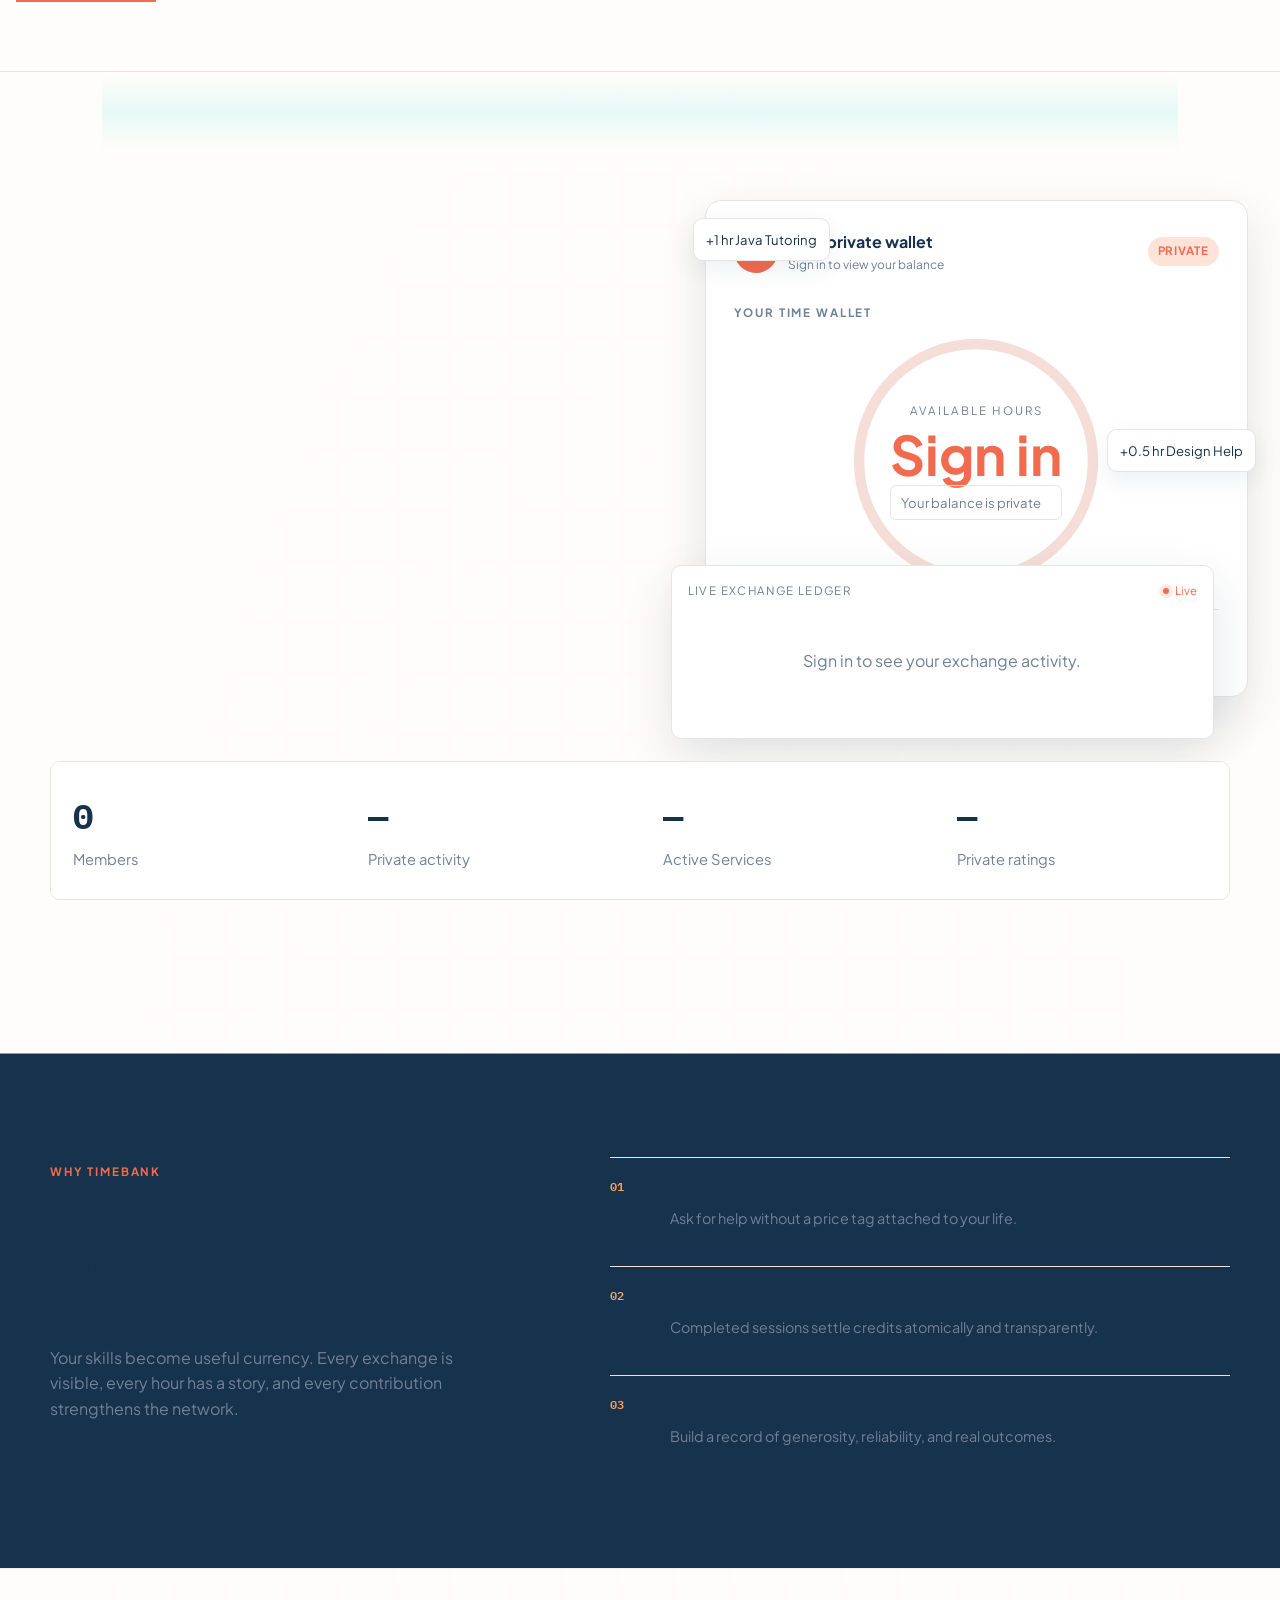
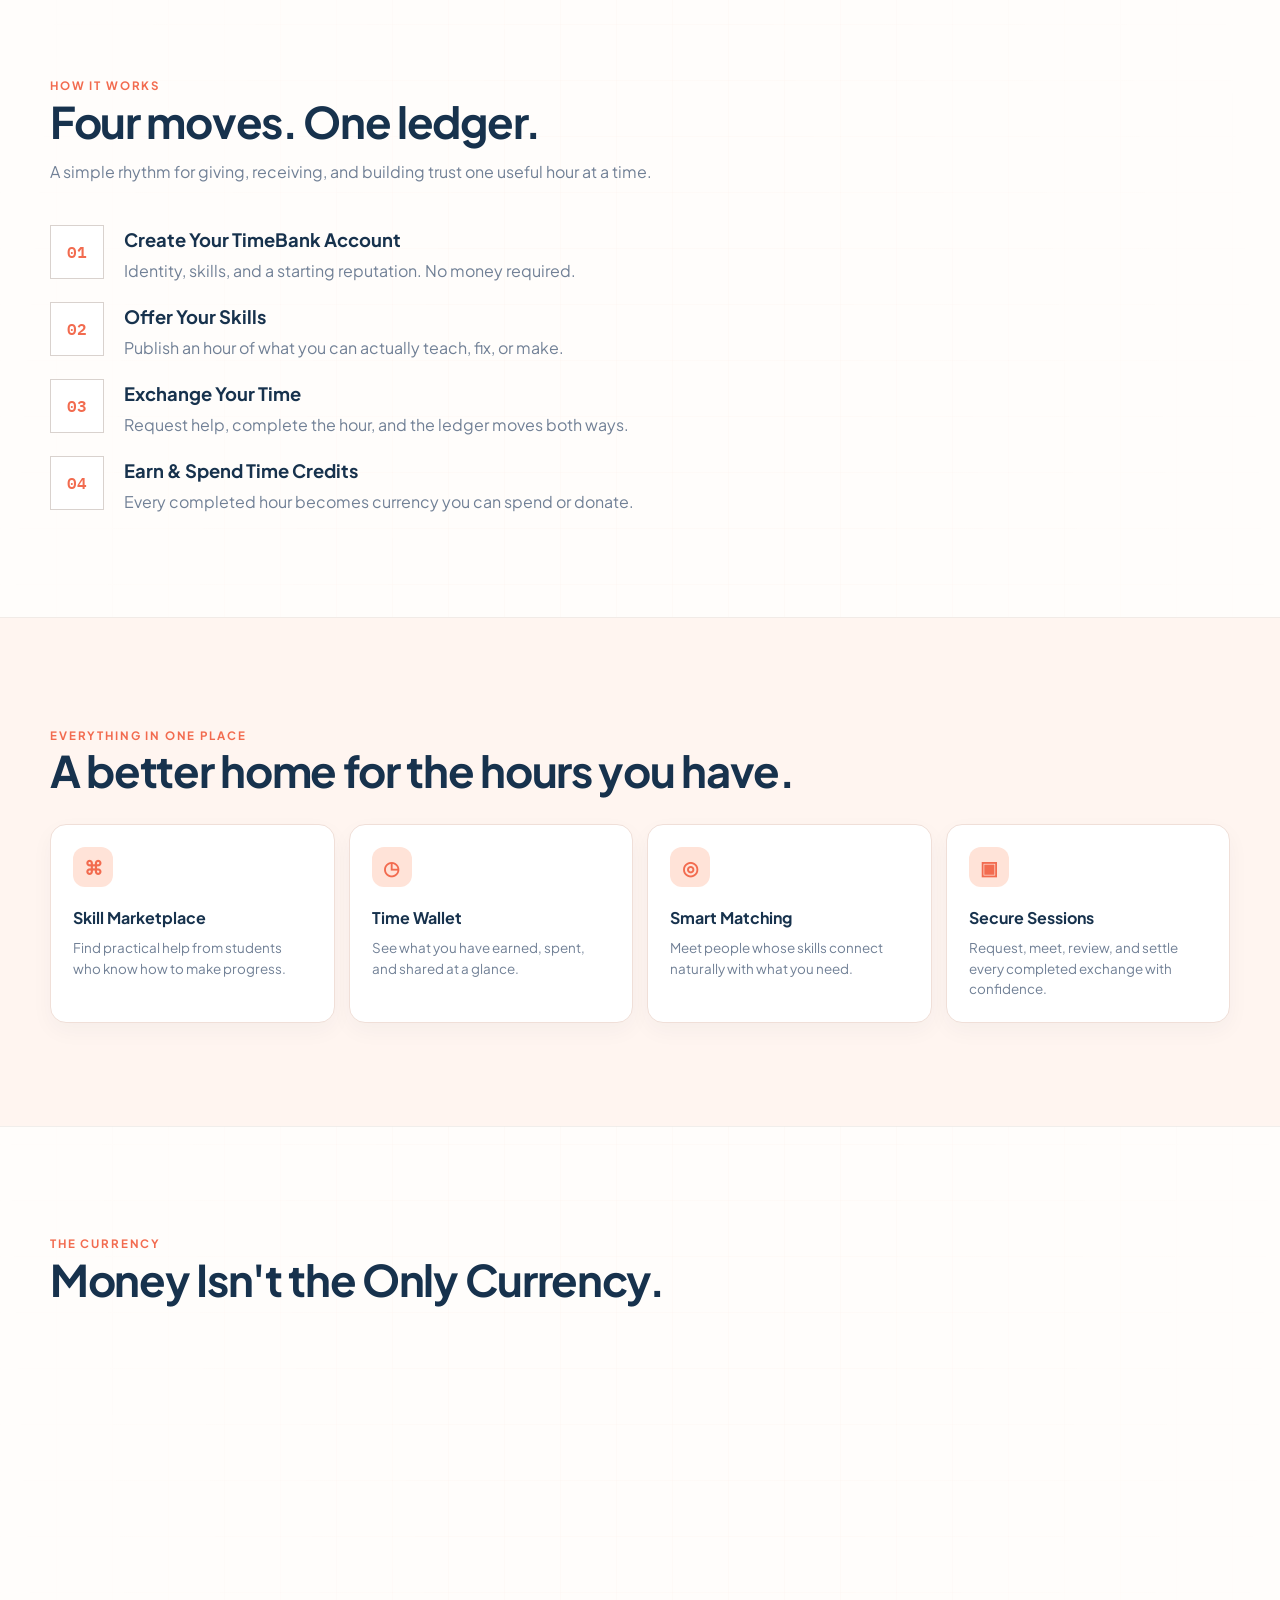
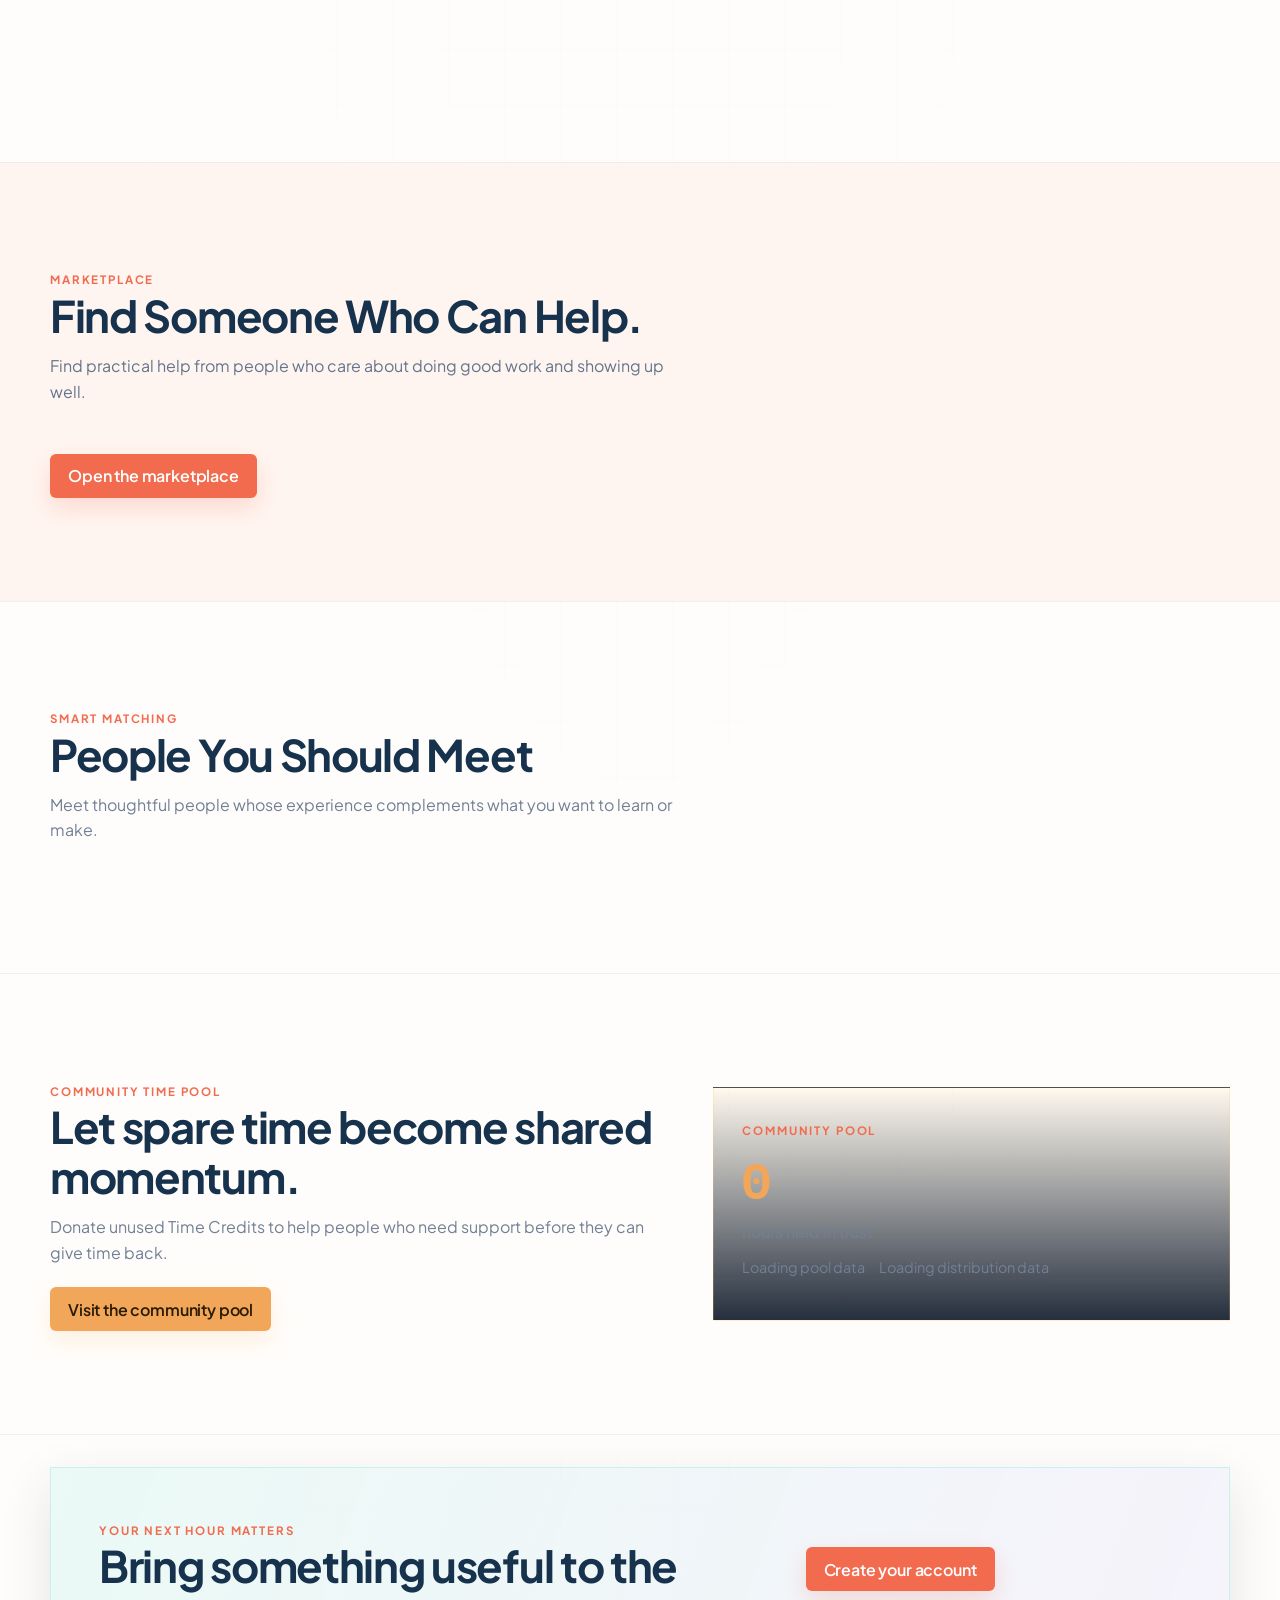
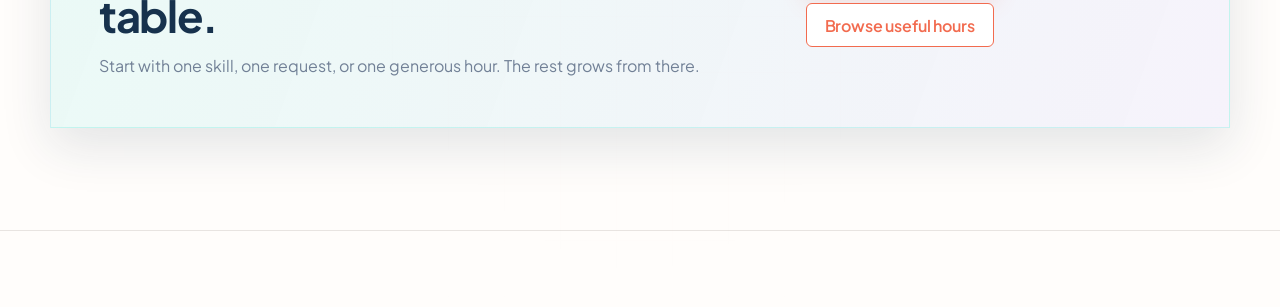
==== commit 53cc3ee2: "UI Updated" ====
--- a/index.html
+++ b/index.html
@@ -25,33 +25,38 @@
       <div class="hero-scan"></div>
       <div class="container hero-grid">
         <div class="reveal">
-          <p class="eyebrow">The time economy</p>
+          <p class="eyebrow">Campus exchange network</p>
           <h1 class="display">Your Time Is<br><em>Your Currency.</em></h1>
-          <p class="lead">Give an hour. Earn an hour. Build a community where skills, help and human connection are exchanged through time.</p>
+          <p class="lead">Give an hour. Earn an hour. Share your skills and build a community where time has real value. Built exclusively for students.</p>
           <div class="hero-actions">
-            <a class="btn btn-primary" href="register.html">Start Banking Time</a>
+            <a class="btn btn-primary" href="register.html">Start Banking Time <span aria-hidden="true">→</span></a>
             <a class="btn btn-ghost" href="#how">Explore How It Works</a>
           </div>
         </div>
         <div class="wallet-visual">
           <div class="float-chip a float">+1 hr Java Tutoring</div>
           <div class="float-chip b float float-delay">+0.5 hr Design Help</div>
-          <div class="float-chip c float">4.9 ★ Reputation</div>
+          <div class="float-chip c float">Time has real value</div>
           <article class="wallet-card">
-            <p class="eyebrow">Time Wallet</p>
+            <div class="wallet-profile"><span class="avatar">TB</span><div><strong>Your private wallet</strong><small>Sign in to view your balance</small></div><span class="badge">Private</span></div>
+            <p class="eyebrow">Your time wallet</p>
             <div class="wallet-ring">
               <svg viewBox="0 0 200 200" aria-hidden="true">
                 <circle class="track" cx="100" cy="100" r="90"></circle>
                 <circle class="progress" data-hero-progress cx="100" cy="100" r="90" stroke-dasharray="565.48" stroke-dashoffset="565.48"></circle>
               </svg>
               <div class="wallet-center">
-                <div class="label">Time Credits</div>
-                <div class="value num balance-pulse" data-hero-balance>0.0</div>
-                <div class="chip" data-hero-earned>+0.0 earned this week</div>
+                <div class="label">Available hours</div>
+                <div class="value wallet-login-prompt">Sign in</div>
+                <div class="chip">Your balance is private</div>
               </div>
             </div>
-            <canvas data-spark height="88" style="width:100%;height:88px;margin-top:16px;"></canvas>
+            <div class="wallet-stats"><span><b>Earned</b><strong>Private</strong></span><span><b>Spent</b><strong>Private</strong></span></div>
           </article>
+          <div class="exchange-feed" data-observe>
+            <div class="feed-heading"><span>Live exchange ledger</span><span class="live-dot">Live</span></div>
+            <div class="empty"><p>Sign in to see your exchange activity.</p></div>
+          </div>
         </div>
       </div>
     </section>
@@ -60,9 +65,28 @@
       <div class="container">
         <div class="stats-row" data-stats>
           <div class="stat-cell"><div class="num" data-stat="members">0</div><span>Members</span></div>
-          <div class="stat-cell"><div class="num" data-stat="hours">0</div><span>Hours Exchanged</span></div>
-          <div class="stat-cell"><div class="num" data-stat="services">0</div><span>Services Completed</span></div>
-          <div class="stat-cell"><div class="num" data-stat="rating">0</div><span>Average Rating</span></div>
+          <div class="stat-cell"><div class="num" data-stat="hours">—</div><span>Private activity</span></div>
+          <div class="stat-cell"><div class="num" data-stat="services">—</div><span>Active Services</span></div>
+          <div class="stat-cell"><div class="num" data-stat="rating">—</div><span>Private ratings</span></div>
+        </div>
+        <div class="category-rail" data-observe>
+          <span class="rail-label">Trade what you know</span>
+          <span>Technology</span><span>Education</span><span>Design</span><span>Languages</span><span>Fitness</span><span>Repair</span>
+        </div>
+      </div>
+    </section>
+
+    <section class="section trust-section">
+      <div class="container trust-grid">
+        <div>
+          <p class="eyebrow">Why TimeBank</p>
+          <h2 class="section-title">A better way to move value between people.</h2>
+          <p class="section-kicker">Your skills become useful currency. Every exchange is visible, every hour has a story, and every contribution strengthens the network.</p>
+        </div>
+        <div class="trust-points">
+          <article><span class="point-number">01</span><div><h3>Human-first exchange</h3><p class="muted">Ask for help without a price tag attached to your life.</p></div></article>
+          <article><span class="point-number">02</span><div><h3>A ledger you can trust</h3><p class="muted">Completed sessions settle credits atomically and transparently.</p></div></article>
+          <article><span class="point-number">03</span><div><h3>Reputation that travels</h3><p class="muted">Build a record of generosity, reliability, and real outcomes.</p></div></article>
         </div>
       </div>
     </section>
@@ -71,12 +95,25 @@
       <div class="container">
         <p class="eyebrow">How it works</p>
         <h2 class="section-title">Four moves. One ledger.</h2>
-        <p class="section-kicker">Open an account, offer what you know, exchange hours, and keep a living balance of time.</p>
+        <p class="section-kicker">A simple rhythm for giving, receiving, and building trust one useful hour at a time.</p>
         <div class="timeline" data-observe>
           <article class="step"><div class="step-index">01</div><div><h3>Create Your TimeBank Account</h3><p class="muted">Identity, skills, and a starting reputation. No money required.</p></div></article>
           <article class="step"><div class="step-index">02</div><div><h3>Offer Your Skills</h3><p class="muted">Publish an hour of what you can actually teach, fix, or make.</p></div></article>
           <article class="step"><div class="step-index">03</div><div><h3>Exchange Your Time</h3><p class="muted">Request help, complete the hour, and the ledger moves both ways.</p></div></article>
           <article class="step"><div class="step-index">04</div><div><h3>Earn &amp; Spend Time Credits</h3><p class="muted">Every completed hour becomes currency you can spend or donate.</p></div></article>
+        </div>
+      </div>
+    </section>
+
+    <section class="section feature-section" id="features">
+      <div class="container">
+        <p class="eyebrow">Everything in one place</p>
+        <h2 class="section-title">A better home for the hours you have.</h2>
+        <div class="feature-grid">
+          <article><span class="feature-icon">⌘</span><h3>Skill Marketplace</h3><p class="muted">Find practical help from students who know how to make progress.</p></article>
+          <article><span class="feature-icon">◷</span><h3>Time Wallet</h3><p class="muted">See what you have earned, spent, and shared at a glance.</p></article>
+          <article><span class="feature-icon">◎</span><h3>Smart Matching</h3><p class="muted">Meet people whose skills connect naturally with what you need.</p></article>
+          <article><span class="feature-icon">▣</span><h3>Secure Sessions</h3><p class="muted">Request, meet, review, and settle every completed exchange with confidence.</p></article>
         </div>
       </div>
     </section>
@@ -115,17 +152,17 @@
       <div class="container">
         <p class="eyebrow">Marketplace</p>
         <h2 class="section-title">Find Someone Who Can Help.</h2>
-        <p class="section-kicker">Hours priced in hours. People priced in reputation.</p>
+        <p class="section-kicker">Find practical help from people who care about doing good work and showing up well.</p>
         <div class="cards-grid" data-market-preview style="margin-top:28px;"></div>
         <p style="margin-top:22px;"><a class="btn btn-primary" href="marketplace.html">Open the marketplace</a></p>
       </div>
     </section>
 
-    <section class="section">
+    <section class="section" id="matching">
       <div class="container">
         <p class="eyebrow">Smart matching</p>
         <h2 class="section-title">People You Should Meet</h2>
-        <p class="section-kicker">Match scores are a product surface ready for a real algorithm — not a claim of intelligence.</p>
+        <p class="section-kicker">Meet thoughtful people whose experience complements what you want to learn or make.</p>
         <div class="cards-grid" data-matches style="margin-top:28px;"></div>
       </div>
     </section>
@@ -134,19 +171,33 @@
       <div class="container pool-hero">
         <div>
           <p class="eyebrow">Community time pool</p>
-          <h2 class="section-title">Give Time. Create Impact.</h2>
-          <p class="section-kicker">Donate unused Time Credits to help people who cannot afford to give time back.</p>
-          <a class="btn btn-gold" href="community.html" style="margin-top:22px;">Donate Time</a>
+          <h2 class="section-title">Let spare time become shared momentum.</h2>
+          <p class="section-kicker">Donate unused Time Credits to help people who need support before they can give time back.</p>
+          <a class="btn btn-gold" href="community.html" style="margin-top:22px;">Visit the community pool</a>
         </div>
         <article class="pool-stat">
           <p class="eyebrow">Community Pool</p>
           <div class="num" data-pool-hours>0</div>
           <p class="muted">hours held in trust</p>
           <div class="meta-row" style="color:var(--color-text-muted);">
-            <span>Donated by <strong data-pool-donors>0</strong> members</span>
-            <span>People helped <strong data-pool-helped>0</strong></span>
+            <span data-pool-donated>Loading pool data</span>
+            <span data-pool-distributed>Loading distribution data</span>
           </div>
         </article>
+      </div>
+    </section>
+
+    <section class="section final-cta">
+      <div class="container cta-panel">
+        <div>
+          <p class="eyebrow">Your next hour matters</p>
+          <h2 class="section-title">Bring something useful to the table.</h2>
+          <p class="section-kicker">Start with one skill, one request, or one generous hour. The rest grows from there.</p>
+        </div>
+        <div class="hero-actions">
+          <a class="btn btn-primary" href="register.html">Create your account</a>
+          <a class="btn btn-ghost" href="marketplace.html">Browse useful hours</a>
+        </div>
       </div>
     </section>
   </main>
--- a/css/variables.css
+++ b/css/variables.css
@@ -1,25 +1,25 @@
 :root {
-  --color-bg: #08111f;
-  --color-bg-elevated: #0d1829;
-  --color-bg-soft: #122038;
-  --color-primary: #35e0d0;
-  --color-primary-dim: rgba(53, 224, 208, 0.16);
-  --color-secondary: #8b7cff;
-  --color-secondary-dim: rgba(139, 124, 255, 0.16);
-  --color-gold: #ffc857;
-  --color-gold-dim: rgba(255, 200, 87, 0.16);
-  --color-surface: #f5f7fa;
+  --color-bg: #fffdfb;
+  --color-bg-elevated: #ffffff;
+  --color-bg-soft: #fff1eb;
+  --color-primary: #f26b4f;
+  --color-primary-dim: rgba(242, 107, 79, 0.14);
+  --color-secondary: #17324d;
+  --color-secondary-dim: rgba(23, 50, 77, 0.1);
+  --color-gold: #f2a65a;
+  --color-gold-dim: rgba(242, 166, 90, 0.16);
+  --color-surface: #fff5f0;
   --color-surface-card: #ffffff;
-  --color-text: #f8fafc;
-  --color-text-muted: #94a3b8;
-  --color-text-dark: #111827;
-  --color-text-dark-muted: #4b5563;
-  --color-border: rgba(248, 250, 252, 0.08);
-  --color-border-strong: rgba(248, 250, 252, 0.16);
+  --color-text: #17324d;
+  --color-text-muted: #718096;
+  --color-text-dark: #17324d;
+  --color-text-dark-muted: #64748b;
+  --color-border: #e8e4e1;
+  --color-border-strong: #d9d2ce;
   --color-danger: #f07167;
   --color-danger-dim: rgba(240, 113, 103, 0.14);
-  --color-success: #35e0d0;
-  --color-spend: #f4a261;
+  --color-success: #3a9d76;
+  --color-spend: #d65a4a;
 
   --font-sans: "Plus Jakarta Sans", "Segoe UI", sans-serif;
   --font-mono: "IBM Plex Mono", "SFMono-Regular", ui-monospace, monospace;
@@ -42,10 +42,10 @@
   --radius-lg: 16px;
   --radius-full: 999px;
 
-  --shadow-sm: 0 4px 16px rgba(8, 17, 31, 0.18);
-  --shadow-md: 0 12px 40px rgba(8, 17, 31, 0.28);
-  --shadow-glow: 0 0 0 1px rgba(53, 224, 208, 0.24), 0 8px 28px rgba(53, 224, 208, 0.18);
-  --shadow-gold: 0 0 0 1px rgba(255, 200, 87, 0.28), 0 8px 24px rgba(255, 200, 87, 0.12);
+  --shadow-sm: 0 8px 24px rgba(23, 50, 77, 0.08);
+  --shadow-md: 0 18px 48px rgba(23, 50, 77, 0.12);
+  --shadow-glow: 0 10px 24px rgba(242, 107, 79, 0.2);
+  --shadow-gold: 0 10px 24px rgba(242, 166, 90, 0.16);
 
   --nav-h: 72px;
   --container: 1180px;
--- a/css/global.css
+++ b/css/global.css
@@ -78,7 +78,7 @@
 }
 
 .container {
-  width: min(100% - 40px, var(--container));
+  width: min(calc(100% - 40px), var(--container));
   margin-inline: auto;
 }
 
--- a/css/components.css
+++ b/css/components.css
@@ -94,7 +94,7 @@
 }
 
 .nav-inner {
-  width: min(100% - 32px, var(--container));
+  width: min(calc(100% - 32px), var(--container));
   margin-inline: auto;
   display: flex;
   align-items: center;
@@ -184,6 +184,8 @@
   background: rgba(8, 17, 31, 0.96);
   padding: 24px;
   z-index: 39;
+  overflow-y: auto;
+  overscroll-behavior: contain;
 }
 
 .mobile-menu.is-open {
@@ -202,6 +204,11 @@
   position: relative;
   overflow: hidden;
   padding: clamp(3rem, 8vw, 6.5rem) 0 4rem;
+}
+
+.hero .display {
+  max-width: 8.5ch;
+  text-wrap: balance;
 }
 
 .hero-grid {
@@ -228,6 +235,119 @@
   position: relative;
   min-height: 420px;
 }
+
+.exchange-feed {
+  position: absolute;
+  z-index: 3;
+  left: -34px;
+  right: 34px;
+  bottom: -42px;
+  padding: 16px;
+  background: rgba(7, 16, 28, 0.9);
+  border: 1px solid var(--color-border-strong);
+  border-radius: var(--radius-md);
+  box-shadow: var(--shadow-md);
+  backdrop-filter: blur(14px);
+}
+
+.feed-heading,
+.ledger-row {
+  display: flex;
+  align-items: center;
+}
+
+.feed-heading {
+  justify-content: space-between;
+  color: var(--color-text-muted);
+  font-size: 0.72rem;
+  letter-spacing: 0.12em;
+  text-transform: uppercase;
+}
+
+.live-dot {
+  color: var(--color-primary);
+  letter-spacing: 0;
+  text-transform: none;
+}
+
+.live-dot::before {
+  content: "";
+  display: inline-block;
+  width: 6px;
+  height: 6px;
+  margin: 0 6px 1px 0;
+  border-radius: 50%;
+  background: var(--color-primary);
+  box-shadow: 0 0 0 4px var(--color-primary-dim);
+}
+
+.ledger-row {
+  gap: 10px;
+  margin-top: 12px;
+  padding-top: 12px;
+  border-top: 1px solid var(--color-border);
+}
+
+.ledger-row > div { flex: 1; min-width: 0; }
+.ledger-row strong,
+.ledger-row small { display: block; }
+.ledger-row strong { font-size: 0.82rem; }
+.ledger-row small { color: var(--color-text-muted); font-size: 0.72rem; }
+.ledger-row b { color: var(--color-primary); font: 600 0.78rem var(--font-mono); white-space: nowrap; }
+
+.ledger-icon {
+  display: grid;
+  place-items: center;
+  width: 30px;
+  height: 30px;
+  border-radius: 50%;
+  color: #06211e;
+  background: var(--color-primary);
+  font: 600 0.62rem var(--font-mono);
+}
+
+.ledger-icon.gold { color: #2a1c04; background: var(--color-gold); }
+.ledger-icon.violet { color: #fff; background: var(--color-secondary); }
+
+.category-rail {
+  display: flex;
+  align-items: center;
+  gap: 10px;
+  flex-wrap: wrap;
+  margin-top: 18px;
+  color: var(--color-text-muted);
+  font-size: 0.82rem;
+}
+
+.category-rail[data-observe] {
+  opacity: 0;
+  transform: translateY(10px);
+  transition: opacity 600ms var(--ease), transform 600ms var(--ease);
+}
+
+.category-rail[data-observe].is-visible {
+  opacity: 1;
+  transform: none;
+}
+
+.category-rail > span:not(.rail-label) {
+  padding: 5px 10px;
+  border: 1px solid var(--color-border);
+  border-radius: var(--radius-full);
+}
+
+.rail-label { color: var(--color-gold); font: 600 0.72rem var(--font-mono); text-transform: uppercase; letter-spacing: 0.08em; }
+
+.trust-section { background: linear-gradient(115deg, #0b1728, #0e1c31); }
+.trust-grid { display: grid; grid-template-columns: 0.85fr 1.15fr; gap: clamp(32px, 8vw, 110px); align-items: start; }
+.trust-points { display: grid; gap: 18px; }
+.trust-points article { display: grid; grid-template-columns: 46px 1fr; gap: 14px; padding: 18px 0; border-top: 1px solid var(--color-border); }
+.point-number { color: var(--color-gold); font: 600 0.78rem var(--font-mono); }
+.trust-points h3 { margin-bottom: 4px; font-size: 1.05rem; }
+.trust-points p { font-size: 0.9rem; }
+
+.final-cta { padding-top: 2rem; }
+.cta-panel { display: flex; align-items: center; justify-content: space-between; gap: 28px; padding: clamp(28px, 5vw, 48px); border: 1px solid rgba(53, 224, 208, 0.22); background: linear-gradient(110deg, rgba(53, 224, 208, 0.1), rgba(139, 124, 255, 0.08)); box-shadow: var(--shadow-md); }
 
 .wallet-card {
   position: relative;
@@ -708,6 +828,22 @@
   min-height: 100vh;
 }
 
+.public-layout {
+  display: grid;
+  grid-template-columns: var(--sidebar-w) 1fr;
+  min-height: calc(100vh - var(--nav-h));
+  align-items: stretch;
+}
+
+.public-layout > :last-child {
+  min-width: 0;
+  width: 100%;
+}
+
+.public-layout > :last-child > main {
+  width: 100%;
+}
+
 .sidebar {
   border-right: 1px solid var(--color-border);
   padding: 22px 14px;
@@ -790,6 +926,158 @@
   height: 220px;
   display: block;
 }
+
+.page-shell { background: #fffdfb; color: var(--color-text); }
+.grid-bg::before { opacity: .35; background-image: linear-gradient(rgba(242,107,79,.06) 1px, transparent 1px), linear-gradient(90deg, rgba(242,107,79,.06) 1px, transparent 1px); }
+.navbar { background: rgba(255,253,251,.94); border-bottom-color: var(--color-border); }
+.navbar.is-scrolled { background: rgba(255,253,251,.92); border-bottom-color: var(--color-border); }
+.nav-inner { max-width: 1240px; }
+.logo { color: var(--color-text); letter-spacing: -.03em; font-size: 1rem; }
+.logo b { font-weight: 800; }
+.logo strong { color: var(--color-primary); font-weight: 800; }
+.logo-mark { display: grid; place-items: center; width: 34px; height: 34px; border-radius: 10px; color: #fff; background: var(--color-primary); }
+.logo-mark svg { width: 21px; }
+.auth-visual .logo-mark { color: #fff; }
+.auth-visual .logo b { color: var(--color-text); }
+.auth-visual .logo strong { color: var(--color-primary); }
+.login-logo-mark { display: grid; place-items: center; width: 132px; height: 132px; margin-top: 28px; border: 1px solid rgba(242,107,79,.24); border-radius: 50%; background: #fff5f0; box-shadow: var(--shadow-sm); }
+.login-logo-mark .logo-mark { width: 82px; height: 82px; border-radius: 24px; }
+.login-logo-mark .logo-mark svg { width: 58px; height: 58px; }
+.nav-links { color: var(--color-text-dark-muted); font-size: .84rem; }
+.nav-links a:hover, .nav-links a.is-active { color: var(--color-primary); }
+.btn-primary { color: #fff; background: var(--color-primary); box-shadow: var(--shadow-glow); }
+.btn-primary:hover:not(:disabled) { box-shadow: 0 12px 28px rgba(242,107,79,.24); }
+.btn-ghost { color: var(--color-primary); background: #fff; border-color: var(--color-primary); }
+.btn-link { min-height: 40px; padding: 0 8px; color: var(--color-text); }
+.btn-soft { background: var(--color-bg-soft); color: var(--color-primary); }
+.hero { padding-top: clamp(4rem, 10vw, 8rem); }
+.hero .display { color: var(--color-text); font-size: clamp(3rem, 6vw, 5.3rem); }
+.hero p.lead { color: var(--color-text-dark-muted); }
+.wallet-visual { min-height: 460px; }
+.wallet-card { background: #fff; border-color: var(--color-border); box-shadow: var(--shadow-md); color: var(--color-text); }
+.wallet-card .eyebrow { color: var(--color-text-muted); }
+.wallet-profile { display: flex; align-items: center; gap: 10px; margin-bottom: 24px; }
+.wallet-profile div { flex: 1; }
+.wallet-profile strong, .wallet-profile small { display: block; }
+.wallet-profile small { color: var(--color-text-muted); font-size: .75rem; }
+.wallet-profile .badge { margin-left: auto; }
+.wallet-center .label { color: var(--color-text-muted); }
+.wallet-center .value { color: var(--color-primary); }
+.wallet-ring .track { stroke: #f5ded8; }
+.wallet-ring .progress { stroke: var(--color-primary); filter: none; }
+.wallet-stats { display: grid; grid-template-columns: 1fr 1fr; gap: 12px; margin-top: 18px; padding-top: 16px; border-top: 1px solid var(--color-border); }
+.wallet-stats b, .wallet-stats strong { display: block; }
+.wallet-stats b { color: var(--color-text-muted); font-size: .72rem; font-weight: 600; }
+.wallet-stats strong { margin-top: 3px; font: 700 1rem var(--font-mono); }
+.float-chip, .exchange-feed { background: #fff; color: var(--color-text); border-color: var(--color-border); }
+.exchange-feed { box-shadow: var(--shadow-md); }
+.exchange-feed .ledger-row { border-color: var(--color-border); }
+.ledger-row small, .feed-heading { color: var(--color-text-muted); }
+.ledger-row b { color: var(--color-primary); }
+.stats-row, .stat-cell { background: #fff; border-color: var(--color-border); }
+.stat-cell .num { color: var(--color-text); }
+.trust-section { background: var(--color-secondary); }
+.app-layout { background: #fffdfb; }
+.app-layout > div { min-width: 0; }
+.sidebar { background: #fff; border-right-color: var(--color-border); }
+.side-link { color: var(--color-text-muted); }
+.side-link:hover, .side-link.is-active { color: var(--color-primary); background: var(--color-bg-soft); }
+.side-count { margin-left: auto; min-width: 20px; padding: 1px 5px; border-radius: 10px; background: var(--color-primary); color: #fff; font-size: .68rem; text-align: center; }
+.app-main { max-width: 1400px; }
+.dashboard-top { display: flex; justify-content: space-between; gap: 24px; align-items: end; }
+.dashboard-top .muted { margin-top: 8px; }
+.dashboard-tools { display: flex; align-items: center; gap: 12px; }
+.dashboard-tools .search-bar { width: min(360px, 38vw); margin: 0; }
+.dashboard-tools .icon-btn { color: var(--color-text); background: #fff; }
+.avatar-small { width: 38px; height: 38px; font-size: .78rem; }
+.dashboard-status { margin: 26px 0 18px; color: var(--color-text-dark-muted); }
+.dashboard-grid { display: grid; grid-template-columns: minmax(0, 1.35fr) minmax(300px, .65fr); gap: 18px; }
+.balance-panel, .quick-stats article, .dashboard-card, .chart-box { background: #fff; border: 1px solid var(--color-border); border-radius: var(--radius-lg); box-shadow: var(--shadow-sm); }
+.balance-panel { padding: 26px; background: var(--color-bg-soft); }
+.panel-heading, .card-heading { display: flex; align-items: start; justify-content: space-between; gap: 16px; }
+.balance-number { margin-top: 10px; font-size: clamp(2.4rem, 5vw, 3.8rem); color: var(--color-text); }
+.badge { display: inline-flex; padding: 5px 10px; border-radius: var(--radius-full); background: #ffe3d8; color: var(--color-primary); font-size: .72rem; font-weight: 700; }
+.progress { height: 8px; margin: 18px 0 24px; overflow: hidden; border-radius: 8px; background: #f1d9d1; }
+.progress span { display: block; height: 100%; border-radius: inherit; background: var(--color-primary); }
+.balance-stats { display: grid; grid-template-columns: repeat(3, 1fr); gap: 12px; }
+.balance-stats span { padding-right: 14px; border-right: 1px solid rgba(23,50,77,.12); }
+.balance-stats span:last-child { border-right: 0; }
+.balance-stats b, .balance-stats strong { display: block; }
+.balance-stats b, .quick-stats article span { color: var(--color-text-muted); font-size: .74rem; }
+.balance-stats strong { margin-top: 6px; font: 700 1.05rem var(--font-mono); color: var(--color-primary); }
+.panel-actions { display: flex; gap: 9px; flex-wrap: wrap; margin-top: 24px; }
+.panel-actions .btn { min-height: 38px; font-size: .82rem; }
+.quick-stats { display: grid; grid-template-columns: 1fr 1fr; gap: 12px; }
+.quick-stats article { padding: 18px; }
+.quick-stats strong { display: block; margin: 13px 0 5px; font-size: 1.7rem; color: var(--color-text); }
+.quick-stats small { color: var(--color-success); font-size: .72rem; }
+.dashboard-columns, .dashboard-chart { display: grid; grid-template-columns: 1fr 1fr; gap: 18px; margin-top: 18px; }
+.dashboard-card { padding: 22px; }
+.card-heading h2, .chart-box h2 { font-size: 1.05rem; }
+.card-heading a { color: var(--color-primary); font-size: .8rem; font-weight: 700; white-space: nowrap; }
+.card-heading .muted { margin-top: 4px; font-size: .8rem; }
+.dashboard-card .tx { grid-template-columns: 38px 1fr auto; padding: 15px 0; border-color: var(--color-border); }
+.dashboard-card .tx::before { content: "↗"; display: grid; place-items: center; width: 34px; height: 34px; border-radius: 50%; color: var(--color-success); background: #e7f5ee; }
+.dashboard-card .tx .amt { grid-column: 3; grid-row: 1; }
+.dashboard-card .tx > div { grid-column: 2; grid-row: 1; }
+.dashboard-card .tx > span { grid-column: 2; grid-row: 1; margin-top: 27px; font-size: .72rem; }
+.request-list { margin-top: 12px; }
+.request-row { display: flex; align-items: center; gap: 10px; padding: 14px 0; border-bottom: 1px solid var(--color-border); }
+.request-copy { flex: 1; min-width: 0; }
+.request-copy strong, .request-copy span { display: block; overflow: hidden; text-overflow: ellipsis; white-space: nowrap; }
+.request-copy span { color: var(--color-text-muted); font-size: .74rem; margin-top: 3px; }
+.request-actions { display: flex; gap: 5px; }
+.btn-small { min-height: 30px; padding: 0 9px; font-size: .7rem; }
+.empty-state { padding: 20px 0; }
+.dashboard-chart .chart-box { padding: 20px; }
+.chart-box canvas { height: 180px; }
+.activity-card { position: relative; margin-top: 18px; padding: 22px; background: #fff; border: 1px solid var(--color-border); border-radius: var(--radius-lg); box-shadow: var(--shadow-sm); }
+.activity-header { display: flex; align-items: start; justify-content: space-between; gap: 16px; }
+.activity-header h2 { font-size: 1.12rem; }
+.activity-header .muted { margin-top: 4px; font-size: .8rem; }
+.activity-range { display: flex; align-items: center; gap: 8px; color: var(--color-text-muted); font-size: .75rem; }
+.activity-range select { padding: 8px 28px 8px 10px; border: 1px solid var(--color-border); border-radius: var(--radius-sm); background: #fff; color: var(--color-text); font-weight: 700; }
+.activity-summary { display: flex; gap: 30px; margin-top: 20px; }
+.activity-summary span { display: grid; gap: 3px; }
+.activity-summary b { color: var(--color-text-muted); font-size: .72rem; }
+.activity-summary strong { color: var(--color-text); font: 700 1rem var(--font-mono); }
+.activity-summary span:first-child strong { color: var(--color-success); }
+.activity-summary span:nth-child(2) strong { color: var(--color-primary); }
+.activity-plot { position: relative; min-height: 250px; margin-top: 10px; }
+.activity-plot canvas { display: block; width: 100%; height: 250px; cursor: crosshair; }
+.activity-message { position: absolute; inset: 0; display: grid; place-items: center; padding: 32px; color: var(--color-text-muted); text-align: center; font-size: .88rem; }
+.activity-plot[data-activity-state="loading"] .activity-message { background: linear-gradient(90deg, #fff5f0 25%, #fff 50%, #fff5f0 75%); background-size: 200% 100%; animation: shimmer 1.4s linear infinite; border-radius: var(--radius-md); }
+.activity-plot[data-activity-state="empty"] .activity-message { border: 1px dashed var(--color-border-strong); border-radius: var(--radius-md); background: #fffaf7; }
+.activity-tooltip { position: absolute; top: 12px; transform: translateX(-50%); display: grid; gap: 4px; min-width: 118px; padding: 10px 12px; border: 1px solid var(--color-border); border-radius: var(--radius-sm); background: #17324d; color: #fff; box-shadow: var(--shadow-sm); font-size: .72rem; pointer-events: none; z-index: 2; }
+.activity-tooltip strong { font-size: .76rem; }
+.activity-tooltip span { display: block; }
+.tooltip-earned { color: #9ce0bd; }
+.tooltip-spent { color: #ffad99; }
+.activity-legend { display: flex; gap: 18px; color: var(--color-text-muted); font-size: .74rem; }
+.activity-legend span { display: inline-flex; align-items: center; gap: 6px; }
+.legend-dot { width: 8px; height: 8px; border-radius: 50%; }
+.legend-dot.earned { background: var(--color-success); }
+.legend-dot.spent { background: var(--color-primary); }
+.call-main { background: #10263c; min-height: calc(100vh - var(--nav-h)); color: #fff; }
+.call-main .muted, .call-main .meta-row { color: #aebdca; }
+.call-main .eyebrow { color: #ff9a83; }
+.call-video-card, .call-controls { background: #17344e; border-color: rgba(255,255,255,.12); color: #fff; }
+.call-video-card video { background: #071521 !important; border-radius: var(--radius-md) !important; }
+.call-controls .label { color: #aebdca; }
+.call-controls .value { color: #ff9a83; font-size: 2rem; }
+.feature-section { background: #fff5f0; }
+.feature-grid { display: grid; grid-template-columns: repeat(4, 1fr); gap: 14px; margin-top: 28px; }
+.feature-grid article { padding: 22px; background: #fff; border: 1px solid #f0dfd8; border-radius: var(--radius-lg); box-shadow: 0 8px 22px rgba(23,50,77,.04); }
+.feature-icon { display: grid; place-items: center; width: 40px; height: 40px; margin-bottom: 18px; border-radius: 12px; background: #ffe3d8; color: var(--color-primary); font-size: 1.2rem; font-weight: 700; }
+.feature-grid h3 { margin-bottom: 7px; font-size: 1rem; }
+.feature-grid p { font-size: .84rem; line-height: 1.55; }
+.public-layout { min-height: calc(100vh - var(--nav-h)); }
+.hero { min-height: min(680px, calc(100vh - var(--nav-h))); display: grid; align-items: center; }
+.hero .container { width: min(calc(100% - 64px), 1240px); }
+.section + .section { border-top: 1px solid rgba(232,228,225,.6); }
+.section-light { color: var(--color-text); }
+.section-light .section-kicker { color: var(--color-text-dark-muted); }
+.section-light .eyebrow { color: var(--color-primary); }
 
 .request-card {
   border: 1px solid var(--color-border);
--- a/css/responsive.css
+++ b/css/responsive.css
@@ -10,7 +10,8 @@
   .auth-layout,
   .compare,
   .footer-grid,
-  .app-layout {
+  .app-layout,
+  .public-layout {
     grid-template-columns: 1fr;
   }
 
@@ -52,6 +53,13 @@
   .auth-visual {
     min-height: 280px;
   }
+
+  .trust-grid { grid-template-columns: 1fr; }
+
+  .feature-grid { grid-template-columns: 1fr 1fr; }
+
+  .dashboard-grid, .dashboard-columns, .dashboard-chart { grid-template-columns: 1fr; }
+  .dashboard-tools .search-bar { width: min(300px, 42vw); }
 }
 
 @media (max-width: 768px) {
@@ -71,6 +79,13 @@
   .hero-grid {
     gap: 48px;
   }
+
+  .hero { min-height: auto; padding-top: 3.5rem; }
+  .hero .container { width: min(calc(100% - 40px), var(--container)); }
+
+  .exchange-feed { left: 0; right: 0; bottom: -28px; }
+
+  .cta-panel { align-items: flex-start; flex-direction: column; }
 
   .float-chip.a { left: 0; }
   .float-chip.b { right: 0; }
@@ -95,12 +110,25 @@
   .footer-bottom {
     flex-direction: column;
   }
+
+  .dashboard-top { align-items: flex-start; flex-direction: column; }
+  .dashboard-tools, .dashboard-tools .search-bar { width: 100%; }
+  .dashboard-tools .icon-btn, .dashboard-tools .avatar { flex-shrink: 0; }
+  .balance-stats { gap: 8px; }
+  .balance-stats b { font-size: .66rem; }
+  .activity-header { flex-direction: column; }
+  .activity-range { align-self: flex-start; }
+  .activity-summary { gap: 16px; justify-content: space-between; }
+  .activity-summary strong { font-size: .84rem; }
+
+  .bottom-nav { display: none; }
+  .mobile-menu { max-height: calc(100dvh - var(--nav-h)); }
 }
 
 @media (max-width: 480px) {
   .container,
   .nav-inner {
-    width: min(100% - 24px, var(--container));
+    width: min(calc(100% - 24px), var(--container));
   }
 
   .hero-actions,
@@ -130,4 +158,8 @@
   .display {
     font-size: clamp(2rem, 11vw, 2.6rem);
   }
+
+  .feature-grid { grid-template-columns: 1fr; }
+
+  .call-main .cards-grid { grid-template-columns: 1fr !important; }
 }
